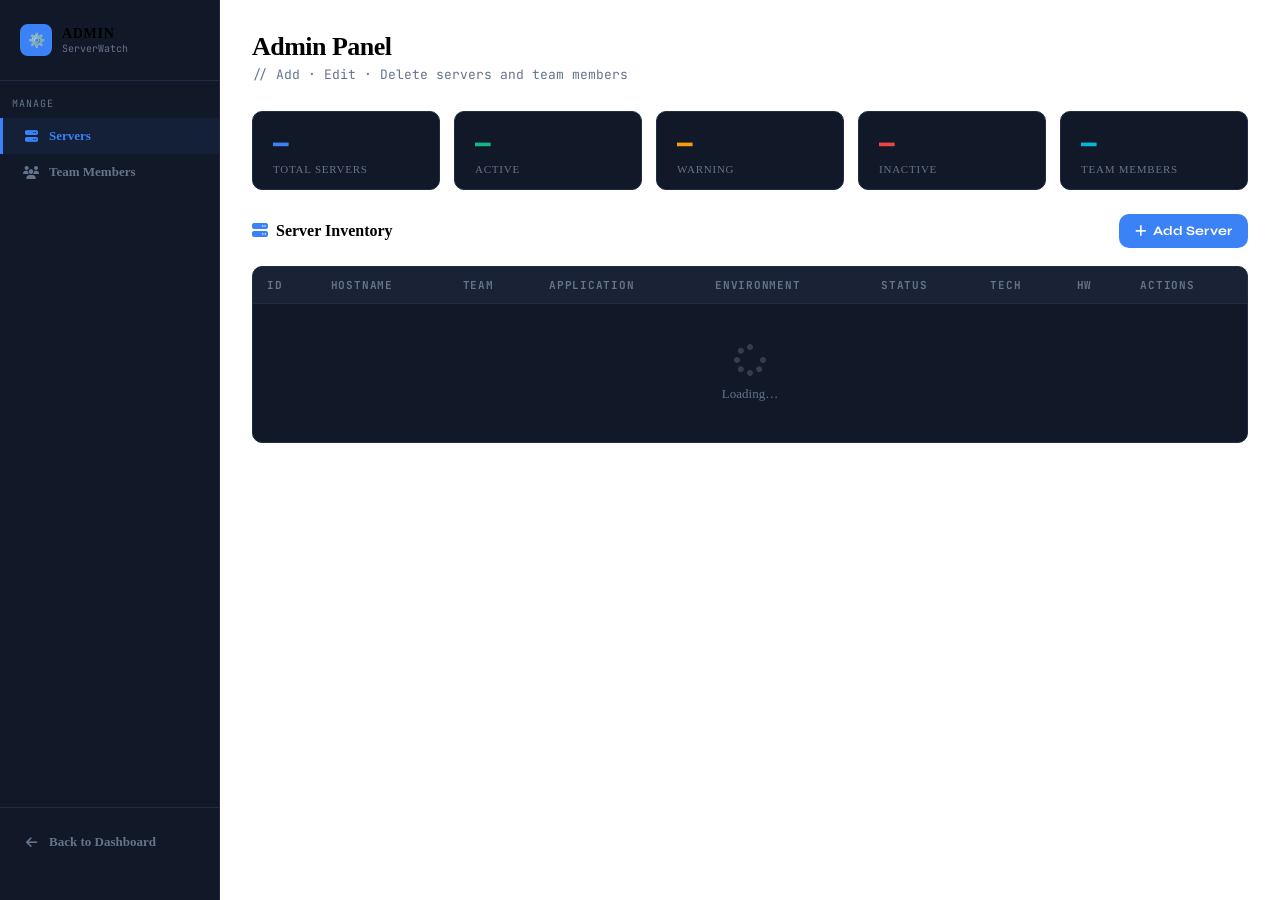
==== templates/admin.html @ fe28bb5c "updated app.py and added admin.html file" ====
<!DOCTYPE html>  <!-- Declares this as an HTML5 document -->
<html lang="en">  <!-- Root HTML element; lang="en" tells browsers and screen readers the page is in English -->
<head>
<meta charset="UTF-8"/>  <!-- Sets character encoding to UTF-8 so special characters render correctly -->
<meta name="viewport" content="width=device-width, initial-scale=1.0"/>  <!-- Makes the page responsive — prevents mobile browsers from zooming out to show a desktop-sized layout -->
<title>Admin Panel — ServerWatch</title>  <!-- Text shown in the browser tab -->
<link href="https://fonts.googleapis.com/css2?family=JetBrains+Mono:wght@400;600;700&family=Syne:wght@400;600;700;800&display=swap" rel="stylesheet"/>  <!-- Loads two Google Fonts: JetBrains Mono (used for IDs, code-like values) and Syne (used for all headings and body text) -->
<link rel="stylesheet" href="https://cdnjs.cloudflare.com/ajax/libs/font-awesome/6.5.0/css/all.min.css"/>  <!-- Loads Font Awesome icon library — provides all the icons (server, user, trash, pen, etc.) used throughout the page -->
<style>
  /* ── CSS custom properties (design tokens) — change these to retheme the entire page ── */
  :root {
    --bg:       #0a0e17;  /* Page background — deep navy-black */
    --surface:  #111827;  /* Card and sidebar background — slightly lighter than bg */
    --surface2: #1a2236;  /* Hover and table header background — one step lighter than surface */
    --border:   #1f2e47;  /* Border color for all cards, tables, and inputs */
    --accent:   #3b82f6;  /* Primary blue — used for active nav, buttons, server section */
    --accent2:  #06b6d4;  /* Cyan — used for team section and employee ID values */
    --danger:   #ef4444;  /* Red — used for delete buttons and critical alerts */
    --success:  #10b981;  /* Green — used for Active status badges and success toasts */
    --warning:  #f59e0b;  /* Amber — used for Warning status badges */
    --text:     #e2e8f0;  /* Primary text color — light grey-white */
    --muted:    #64748b;  /* Secondary text color — used for labels, placeholders, nav items */
    --radius:   10px;     /* Standard border-radius applied to cards and tables */
  }
  *, *::before, *::after { box-sizing: border-box; margin: 0; padding: 0; }  /* Reset: makes all elements size themselves including padding/border, and removes browser default margins */

  /* ── Page layout: sidebar + main content side by side ── */
  .layout { display: flex; min-height: 100vh; }  /* Flexbox row so sidebar and main sit next to each other; min-height fills the full viewport */

  /* ── Left sidebar ── */
  .sidebar {
    width: 220px; background: var(--surface); border-right: 1px solid var(--border);  /* Fixed 220px wide; dark surface background; right border separates it from main */
    display: flex; flex-direction: column; padding: 24px 0; flex-shrink: 0;  /* Column flex so logo, nav items, and back link stack vertically; flex-shrink:0 prevents it from collapsing */
    position: sticky; top: 0; height: 100vh;  /* Sticks to the top of the viewport so the sidebar doesn't scroll away */
  }
  .sidebar-logo {
    padding: 0 20px 24px; border-bottom: 1px solid var(--border);  /* Bottom padding and border visually separates the logo from the nav links */
    display: flex; align-items: center; gap: 10px;  /* Icon and text sit side by side with a 10px gap */
  }
  .sidebar-logo .icon { width: 32px; height: 32px; background: var(--accent); border-radius: 8px;
    display: flex; align-items: center; justify-content: center; font-size: 14px; }  /* Blue rounded square that holds the gear emoji logo */
  .sidebar-logo .title { font-size: 14px; font-weight: 800; letter-spacing: 0.05em; }  /* "ADMIN" text in bold */
  .sidebar-logo .sub { font-size: 10px; color: var(--muted); font-family: 'JetBrains Mono', monospace; }  /* "ServerWatch" subtitle in monospace */
  .nav-section { padding: 16px 12px 8px; font-size: 10px; color: var(--muted); letter-spacing: 0.1em; text-transform: uppercase; font-family: 'JetBrains Mono', monospace; }  /* "MANAGE" category label above the nav links */
  .nav-item {
    display: flex; align-items: center; gap: 10px; padding: 10px 20px;  /* Icon and label sit side by side with consistent padding */
    cursor: pointer; font-size: 13px; font-weight: 600; color: var(--muted);  /* Muted grey by default — active state overrides this */
    transition: all 0.15s; border-left: 3px solid transparent; text-decoration: none;  /* Smooth hover transition; transparent left border becomes colored when active */
  }
  .nav-item:hover { background: var(--surface2); color: var(--text); }  /* Hover: slightly lighter background and white text */
  .nav-item.active { color: var(--accent); border-left-color: var(--accent); background: rgba(59,130,246,0.08); }  /* Active state: blue text, blue left border, and a subtle blue tint background */
  .nav-item i { width: 16px; text-align: center; font-size: 13px; }  /* Fixed icon width ensures text labels align regardless of icon size */
  .back-link { margin-top: auto; padding: 16px 20px; border-top: 1px solid var(--border); }  /* Pushes the "Back to Dashboard" link to the bottom of the sidebar */

  /* ── Main content area ── */
  .main { flex: 1; padding: 32px; overflow-y: auto; }  /* Takes all remaining horizontal space; 32px padding on all sides; scrollable */
  .page-header { margin-bottom: 28px; }  /* Space below the page title before the stats bar */
  .page-header h1 { font-size: 26px; font-weight: 800; letter-spacing: -0.02em; }  /* Large bold "Admin Panel" heading */
  .page-header p { color: var(--muted); font-size: 13px; margin-top: 4px; font-family: 'JetBrains Mono', monospace; }  /* Monospace subtitle beneath the heading */
  .section { display: none; }  /* All sections hidden by default — JavaScript shows the active one */
  .section.active { display: block; }  /* Only the currently selected section is visible */

  /* ── Toolbar: section heading + Add button ── */
  .toolbar { display: flex; justify-content: space-between; align-items: center; margin-bottom: 18px; }  /* Places heading on the left and Add button on the right */
  .toolbar h2 { font-size: 16px; font-weight: 700; }  /* Section heading inside the toolbar */
  .btn {
    display: inline-flex; align-items: center; gap: 7px; padding: 9px 16px;  /* Icon and label sit side by side inside the button */
    border-radius: var(--radius); border: none; cursor: pointer;  /* Rounded corners; no default browser border */
    font-family: 'Syne', sans-serif; font-size: 13px; font-weight: 700;  /* Matches the page's Syne font */
    transition: all 0.15s; letter-spacing: 0.01em;  /* Smooth color transition on hover */
  }
  .btn-primary { background: var(--accent); color: #fff; }  /* Solid blue — used for Add Server / Add Member / Save buttons */
  .btn-primary:hover { background: #2563eb; }  /* Darker blue on hover */
  .btn-danger  { background: rgba(239,68,68,0.15); color: var(--danger); border: 1px solid rgba(239,68,68,0.3); }  /* Transparent red with red border — used for Delete buttons in the table */
  .btn-danger:hover { background: rgba(239,68,68,0.25); }  /* Slightly more opaque on hover */
  .btn-edit    { background: rgba(59,130,246,0.12); color: var(--accent); border: 1px solid rgba(59,130,246,0.25); }  /* Transparent blue with blue border — used for Edit buttons in the table */
  .btn-edit:hover { background: rgba(59,130,246,0.22); }  /* Slightly more opaque on hover */
  .btn-sm { padding: 6px 11px; font-size: 12px; }  /* Smaller variant of .btn used inside table action cells */

  /* ── Data table ── */
  .table-wrap { background: var(--surface); border: 1px solid var(--border); border-radius: var(--radius); overflow: hidden; }  /* Card container for the table; overflow:hidden clips row backgrounds to the rounded corners */
  table { width: 100%; border-collapse: collapse; font-size: 13px; }  /* Full-width table; collapse removes double borders between cells */
  thead th { background: var(--surface2); padding: 11px 14px; text-align: left; font-size: 11px;
    text-transform: uppercase; letter-spacing: 0.07em; color: var(--muted); font-family: 'JetBrains Mono', monospace; }  /* Column headers: uppercase monospace labels with muted color */
  tbody tr { border-top: 1px solid var(--border); transition: background 0.12s; }  /* Horizontal divider between rows; smooth background transition on hover */
  tbody tr:hover { background: var(--surface2); }  /* Subtle highlight when hovering over a row */
  tbody td { padding: 11px 14px; vertical-align: middle; }  /* Cell padding; middle alignment keeps content centered vertically */
  .actions { display: flex; gap: 6px; }  /* Flex row so Edit and Delete buttons sit side by side with a 6px gap */
  .badge {
    display: inline-flex; align-items: center; padding: 3px 9px; border-radius: 20px;  /* Pill shape for status labels */
    font-size: 11px; font-weight: 700; font-family: 'JetBrains Mono', monospace; letter-spacing: 0.04em;  /* Monospace bold text inside the badge */
  }
  .badge-active   { background: rgba(16,185,129,0.15); color: var(--success); }  /* Green badge for Active status */
  .badge-warning  { background: rgba(245,158,11,0.15);  color: var(--warning); }  /* Amber badge for Warning status / SCMS project */
  .badge-inactive { background: rgba(100,116,139,0.15); color: var(--muted);   }  /* Grey badge for Inactive status */
  .badge-critical { background: rgba(239,68,68,0.15);   color: var(--danger);  }  /* Red badge for Critical disk usage */
  .badge-normal   { background: rgba(16,185,129,0.15);  color: var(--success); }  /* Green badge for Normal disk usage */

  /* ── Modal overlay (the dark backdrop + centered modal box) ── */
  .modal-overlay {
    display: none; position: fixed; inset: 0; background: rgba(0,0,0,0.7);  /* Hidden by default; covers full viewport with semi-transparent black when open */
    z-index: 100; align-items: center; justify-content: center; backdrop-filter: blur(4px);  /* z-index above everything; centers the modal box; blurs the page behind it */
  }
  .modal-overlay.open { display: flex; }  /* JavaScript adds/removes the "open" class to show or hide the modal */
  .modal {
    background: var(--surface); border: 1px solid var(--border); border-radius: 14px;  /* Dark card with rounded corners */
    width: 100%; max-width: 560px; max-height: 90vh; overflow-y: auto;  /* Responsive width capped at 560px; scrollable if form exceeds 90% of screen height */
    box-shadow: 0 25px 60px rgba(0,0,0,0.5); animation: slideUp 0.2s ease;  /* Deep shadow for depth; slideUp animation makes the modal appear smoothly */
  }
  @keyframes slideUp { from { transform: translateY(20px); opacity: 0; } to { transform: translateY(0); opacity: 1; } }  /* Defines the slide-up entrance animation: starts 20px below and invisible, ends in place and fully visible */
  .modal-header {
    display: flex; justify-content: space-between; align-items: center;  /* Title on the left, close button on the right */
    padding: 20px 24px; border-bottom: 1px solid var(--border);  /* Bottom border separates header from form body */
  }
  .modal-header h3 { font-size: 16px; font-weight: 800; }  /* Modal title text */
  .modal-close { background: none; border: none; color: var(--muted); font-size: 18px; cursor: pointer; padding: 4px; }  /* Invisible background close button (×) in the top-right corner */
  .modal-close:hover { color: var(--text); }  /* Close button turns white on hover */
  .modal-body { padding: 24px; }  /* Inner padding around the form fields */
  .modal-footer { padding: 16px 24px; border-top: 1px solid var(--border); display: flex; justify-content: flex-end; gap: 10px; }  /* Cancel + Save buttons sit right-aligned with a top border separating them from the form */

  /* ── Form layout inside the modal ── */
  .form-grid { display: grid; grid-template-columns: 1fr 1fr; gap: 14px; }  /* Two-column grid so form fields sit in pairs side by side */
  .form-group { display: flex; flex-direction: column; gap: 6px; }  /* Label above input with a 6px gap */
  .form-group.full { grid-column: 1 / -1; }  /* Makes this field span both columns (e.g. Full Name in the member form) */
  label { font-size: 12px; font-weight: 700; color: var(--muted); text-transform: uppercase; letter-spacing: 0.06em; font-family: 'JetBrains Mono', monospace; }  /* Small uppercase monospace label above each input */
  input, select {
    background: var(--surface2); border: 1px solid var(--border); border-radius: 8px;  /* Dark input with subtle border */
    color: var(--text); padding: 9px 12px; font-size: 13px; font-family: 'Syne', sans-serif;  /* White text; Syne font matches the rest of the page */
    outline: none; transition: border-color 0.15s;  /* Removes default browser outline; smooth border transition on focus */
  }
  input:focus, select:focus { border-color: var(--accent); }  /* Focused input gets a blue border highlight */
  select option { background: var(--surface2); }  /* Dropdown options use the same dark surface color */

  /* ── Toast notification (bottom-right corner popup) ── */
  #toast {
    position: fixed; bottom: 24px; right: 24px; z-index: 200;  /* Fixed to bottom-right corner, above all other elements */
    background: var(--surface); border: 1px solid var(--border); border-radius: 10px;  /* Dark card style */
    padding: 12px 18px; font-size: 13px; font-weight: 600;  /* Compact padding; bold text */
    display: flex; align-items: center; gap: 10px;  /* Icon and message sit side by side */
    transform: translateY(80px); opacity: 0; transition: all 0.25s ease;  /* Hidden below screen by default; slides up when .show is added */
    box-shadow: 0 10px 30px rgba(0,0,0,0.4);  /* Shadow for depth */
  }
  #toast.show { transform: translateY(0); opacity: 1; }  /* Slides up to visible position when JavaScript adds the .show class */
  #toast.success { border-color: var(--success); color: var(--success); }  /* Green border and text for success messages */
  #toast.error   { border-color: var(--danger);  color: var(--danger);  }  /* Red border and text for error messages */

  /* ── Stats bar (five KPI cards at the top of the page) ── */
  .stats-bar { display: flex; gap: 14px; margin-bottom: 24px; flex-wrap: wrap; }  /* Horizontal row of stat cards; wraps to next line on narrow screens */
  .stat-card {
    background: var(--surface); border: 1px solid var(--border); border-radius: var(--radius);  /* Dark card style */
    padding: 14px 20px; flex: 1; min-width: 120px;  /* Each card grows equally; minimum 120px wide before wrapping */
  }
  .stat-card .val { font-size: 26px; font-weight: 800; font-family: 'JetBrains Mono', monospace; }  /* Large bold number */
  .stat-card .lbl { font-size: 11px; color: var(--muted); margin-top: 2px; text-transform: uppercase; letter-spacing: 0.07em; }  /* Small uppercase label below the number */
  .stat-card.c-blue  .val { color: var(--accent); }   /* Blue number for Total Servers */
  .stat-card.c-green .val { color: var(--success); }  /* Green number for Active count */
  .stat-card.c-red   .val { color: var(--danger); }   /* Red number for Inactive count */
  .stat-card.c-amber .val { color: var(--warning); }  /* Amber number for Warning count */
  .stat-card.c-cyan  .val { color: var(--accent2); }  /* Cyan number for Team Members count */

  /* ── Confirmation dialog (shown before a delete is executed) ── */
  .confirm-overlay {
    display: none; position: fixed; inset: 0; background: rgba(0,0,0,0.75);  /* Covers the full screen with a dark overlay; hidden by default */
    z-index: 150; align-items: center; justify-content: center;  /* z-index above the modal (100) but below toast (200); centers the dialog box */
  }
  .confirm-overlay.open { display: flex; }  /* JavaScript adds .open to show the dialog */
  .confirm-box {
    background: var(--surface); border: 1px solid var(--border); border-radius: 12px;  /* Dark card for the dialog */
    padding: 28px; max-width: 360px; width: 90%; text-align: center;  /* Centered text; responsive width */
    box-shadow: 0 20px 50px rgba(0,0,0,0.5);  /* Deep shadow for visual elevation */
  }
  .confirm-box .icon { font-size: 36px; color: var(--danger); margin-bottom: 12px; }  /* Large red warning triangle icon */
  .confirm-box h4 { font-size: 16px; font-weight: 800; margin-bottom: 8px; }  /* "Confirm Delete" heading */
  .confirm-box p { font-size: 13px; color: var(--muted); margin-bottom: 20px; }  /* Description text telling the user what will be deleted */
  .confirm-btns { display: flex; gap: 10px; justify-content: center; }  /* Cancel and Delete buttons centered side by side */
  .btn-cancel { background: var(--surface2); color: var(--text); border: 1px solid var(--border); }  /* Neutral grey Cancel button */
  .btn-cancel:hover { background: var(--border); }  /* Slightly darker on hover */

  /* ── Empty state placeholder (shown when a table has no data) ── */
  .empty { text-align: center; padding: 40px; color: var(--muted); font-size: 13px; }  /* Centred and padded placeholder text */
  .empty i { font-size: 32px; display: block; margin-bottom: 10px; opacity: 0.4; }  /* Large faded icon above the "No data" message */
</style>
</head>
<body>
<div class="layout">  <!-- Outer flex container that holds the sidebar and main area side by side -->

  <!-- ── Left Sidebar ────────────────────────────────── -->
  <aside class="sidebar">  <!-- Semantic aside element for the navigation sidebar -->
    <div class="sidebar-logo">  <!-- Logo and app name at the top of the sidebar -->
      <div class="icon">⚙️</div>  <!-- Gear emoji in a blue rounded square as the admin logo -->
      <div><div class="title">ADMIN</div><div class="sub">ServerWatch</div></div>  <!-- Two-line text: "ADMIN" in bold, "ServerWatch" as a monospace subtitle -->
    </div>
    <div class="nav-section">Manage</div>  <!-- Non-clickable category label above the nav links -->
    <a class="nav-item active" data-section="servers" href="#" onclick="showSection('servers',this)">
      <!-- Servers nav link: active by default (servers section shown first); onclick calls showSection() to switch views -->
      <i class="fas fa-server"></i> Servers  <!-- Font Awesome server icon + label -->
    </a>
    <a class="nav-item" data-section="team" href="#" onclick="showSection('team',this)">
      <!-- Team Members nav link: inactive by default; clicking switches to the team section -->
      <i class="fas fa-users"></i> Team Members  <!-- Font Awesome users icon + label -->
    </a>
    <div class="back-link">  <!-- Wrapper pushed to the bottom of the sidebar via margin-top: auto -->
      <a class="nav-item" href="/" style="padding:10px 0;">  <!-- Link back to the main dashboard -->
        <i class="fas fa-arrow-left"></i> Back to Dashboard  <!-- Left arrow icon + label -->
      </a>
    </div>
  </aside>

  <!-- ── Main Content Area ────────────────────────────── -->
  <main class="main">  <!-- Main content: takes all remaining horizontal space -->
    <div class="page-header">  <!-- Page title block -->
      <h1>Admin Panel</h1>  <!-- Primary heading -->
      <p>// Add · Edit · Delete servers and team members</p>  <!-- Monospace subtitle explaining the page's purpose -->
    </div>

    <!-- Stats Bar: five KPI cards pulled from /api/summary via JavaScript -->
    <div class="stats-bar" id="statsBar">
      <div class="stat-card c-blue"><div class="val" id="st-total">—</div><div class="lbl">Total Servers</div></div>   <!-- Total server count; blue value -->
      <div class="stat-card c-green"><div class="val" id="st-active">—</div><div class="lbl">Active</div></div>        <!-- Active servers; green value -->
      <div class="stat-card c-amber"><div class="val" id="st-warning">—</div><div class="lbl">Warning</div></div>      <!-- Warning servers; amber value -->
      <div class="stat-card c-red"><div class="val" id="st-inactive">—</div><div class="lbl">Inactive</div></div>      <!-- Inactive servers; red value -->
      <div class="stat-card c-cyan"><div class="val" id="st-team">—</div><div class="lbl">Team Members</div></div>     <!-- Team size; cyan value -->
    </div>

    <!-- ── Servers Section ──────────────────────────── -->
    <div class="section active" id="section-servers">  <!-- Active by default — shown when the page loads -->
      <div class="toolbar">  <!-- Row with section title and Add Server button -->
        <h2><i class="fas fa-server" style="color:var(--accent);margin-right:8px"></i>Server Inventory</h2>  <!-- Section heading with blue server icon -->
        <button class="btn btn-primary" onclick="openServerModal()"><i class="fas fa-plus"></i> Add Server</button>  <!-- Opens the Add Server modal when clicked -->
      </div>
      <div class="table-wrap">  <!-- Card wrapper that clips the table to rounded corners -->
        <table>
          <thead>
            <tr>
              <!-- Column headers for the server table -->
              <th>ID</th><th>Hostname</th><th>Team</th><th>Application</th>
              <th>Environment</th><th>Status</th><th>Tech</th><th>HW</th><th>Actions</th>
            </tr>
          </thead>
          <tbody id="serverTableBody"><tr><td colspan="9" class="empty"><i class="fas fa-spinner fa-spin"></i>Loading…</td></tr></tbody>
          <!-- tbody is populated by loadServers() in JavaScript; shows a spinning loader until data arrives -->
        </table>
      </div>
    </div>

    <!-- ── Team Section ──────────────────────────────── -->
    <div class="section" id="section-team">  <!-- Hidden by default; shown when user clicks "Team Members" in the sidebar -->
      <div class="toolbar">  <!-- Row with section title and Add Member button -->
        <h2><i class="fas fa-users" style="color:var(--accent2);margin-right:8px"></i>Team Members</h2>  <!-- Section heading with cyan users icon -->
        <button class="btn btn-primary" onclick="openMemberModal()"><i class="fas fa-user-plus"></i> Add Member</button>  <!-- Opens the Add Member modal when clicked -->
      </div>
      <div class="table-wrap">  <!-- Card wrapper for the team table -->
        <table>
          <thead>
            <tr>
              <!-- Column headers for the team table -->
              <th>Emp ID</th><th>Name</th><th>Date of Joining</th><th>Project</th><th>Contact</th><th>Email</th><th>Actions</th>
            </tr>
          </thead>
          <tbody id="teamTableBody"><tr><td colspan="7" class="empty"><i class="fas fa-spinner fa-spin"></i>Loading…</td></tr></tbody>
          <!-- tbody is populated by loadTeam() in JavaScript; shows a spinning loader until data arrives -->
        </table>
      </div>
    </div>
  </main>
</div>

<!-- ── Add / Edit Server Modal ───────────────────────────────────────────────── -->
<div class="modal-overlay" id="serverModal">  <!-- Overlay + modal container; hidden by default; .open class shows it -->
  <div class="modal">  <!-- The white-ish card that contains the form -->
    <div class="modal-header">
      <h3 id="serverModalTitle">Add Server</h3>  <!-- Title changes to "Edit Server" when editing an existing record -->
      <button class="modal-close" onclick="closeModal('serverModal')"><i class="fas fa-times"></i></button>  <!-- × close button in the top-right corner -->
    </div>
    <div class="modal-body">
      <div class="form-grid">  <!-- Two-column grid layout for the form fields -->
        <div class="form-group"><label>Application Name</label><input id="s-app" placeholder="AppServer-01"/></div>       <!-- Name of the application/server -->
        <div class="form-group"><label>Hostname</label><input id="s-hostname" placeholder="smp-app01"/></div>             <!-- DNS hostname used to match disk records -->
        <div class="form-group"><label>IP Address</label><input id="s-ip" placeholder="192.168.1.10"/></div>              <!-- Server's static IPv4 address -->
        <div class="form-group"><label>Team</label>
          <select id="s-team"><option>SMP</option><option>SCMS</option><option>Infra</option><option>DevOps</option></select>  <!-- Dropdown: which team owns this server -->
        </div>
        <div class="form-group"><label>Environment</label>
          <select id="s-env"><option>Production</option><option>UAT</option><option>Dev</option><option>DR</option></select>  <!-- Dropdown: deployment environment -->
        </div>
        <div class="form-group"><label>Status</label>
          <select id="s-status"><option>Active</option><option>Warning</option><option>Inactive</option></select>  <!-- Dropdown: current operational state; drives the badge color in the table -->
        </div>
        <div class="form-group"><label>OS Type</label>
          <select id="s-osType"><option>Linux RHEL</option><option>Windows</option><option>Ubuntu</option><option>CentOS</option></select>  <!-- Dropdown: operating system family -->
        </div>
        <div class="form-group"><label>OS Version</label><input id="s-osVer" placeholder="8.8"/></div>  <!-- OS version string (e.g. "8.8" for RHEL, "2019" for Windows Server) -->
        <div class="form-group"><label>Technology</label>
          <select id="s-tech"><option>Java</option><option>.NET</option><option>Node.js</option><option>Python</option><option>Oracle</option><option>MSSQL</option><option>MySQL</option><option>Nginx</option><option>Apache</option></select>  <!-- Dropdown: primary technology stack running on this server -->
        </div>
        <div class="form-group"><label>Category</label>
          <select id="s-category"><option>App</option><option>DB</option><option>Web</option><option>Cache</option></select>  <!-- Dropdown: what kind of server this is -->
        </div>
        <div class="form-group"><label>Memory</label><input id="s-memory" placeholder="16 GB"/></div>   <!-- RAM capacity as a free-text string (e.g. "16 GB") -->
        <div class="form-group"><label>CPU Cores</label><input id="s-cpu" type="number" placeholder="8"/></div>  <!-- Number of CPU cores; numeric input -->
        <div class="form-group"><label>HW Type</label>
          <select id="s-hw"><option>Physical</option><option>VM</option><option>Container</option></select>  <!-- Dropdown: physical hardware or virtual machine -->
        </div>
        <div class="form-group"><label>Disk Total (GB)</label><input id="s-diskTotal" type="number" placeholder="500"/></div>  <!-- Total disk capacity in GB; used to create/update the disk record -->
        <div class="form-group"><label>Disk Used (GB)</label><input id="s-diskUsed" type="number" placeholder="200"/></div>    <!-- Disk space currently used in GB; percentage is calculated automatically -->
      </div>
    </div>
    <div class="modal-footer">  <!-- Action buttons at the bottom of the modal -->
      <button class="btn btn-cancel" onclick="closeModal('serverModal')">Cancel</button>  <!-- Dismisses the modal without saving -->
      <button class="btn btn-primary" onclick="saveServer()"><i class="fas fa-save"></i> Save</button>  <!-- Calls saveServer() which POSTs or PUTs to the Flask API -->
    </div>
  </div>
</div>

<!-- ── Add / Edit Team Member Modal ─────────────────────────────────────────── -->
<div class="modal-overlay" id="memberModal">  <!-- Overlay + modal container for team member form; hidden by default -->
  <div class="modal">
    <div class="modal-header">
      <h3 id="memberModalTitle">Add Team Member</h3>  <!-- Title changes to "Edit Member" when editing an existing record -->
      <button class="modal-close" onclick="closeModal('memberModal')"><i class="fas fa-times"></i></button>  <!-- × close button -->
    </div>
    <div class="modal-body">
      <div class="form-grid">  <!-- Two-column grid for the member form -->
        <div class="form-group full"><label>Full Name</label><input id="m-name" placeholder="Sandeep Kumar"/></div>  <!-- Full name spans both columns (form-group.full) -->
        <div class="form-group"><label>Date of Joining</label><input id="m-doj" type="date"/></div>   <!-- Date picker for joining date -->
        <div class="form-group"><label>Project</label>
          <select id="m-project"><option>SMP</option><option>SCMS</option><option>Infra</option><option>DevOps</option></select>  <!-- Dropdown: which project/team this employee belongs to -->
        </div>
        <div class="form-group"><label>Contact Number</label><input id="m-contact" placeholder="9876543210"/></div>  <!-- 10-digit mobile number -->
        <div class="form-group"><label>Email</label><input id="m-email" placeholder="name@smp.com"/></div>           <!-- Work email address -->
      </div>
    </div>
    <div class="modal-footer">  <!-- Action buttons -->
      <button class="btn btn-cancel" onclick="closeModal('memberModal')">Cancel</button>  <!-- Dismisses the modal without saving -->
      <button class="btn btn-primary" onclick="saveMember()"><i class="fas fa-save"></i> Save</button>  <!-- Calls saveMember() which POSTs or PUTs to the Flask API -->
    </div>
  </div>
</div>

<!-- ── Delete Confirmation Dialog ──────────────────────────────────────────── -->
<div class="confirm-overlay" id="confirmDialog">  <!-- Full-screen overlay for the delete confirmation; hidden by default -->
  <div class="confirm-box">  <!-- Small centered dialog card -->
    <div class="icon"><i class="fas fa-triangle-exclamation"></i></div>  <!-- Large red warning triangle icon -->
    <h4>Confirm Delete</h4>  <!-- Dialog heading -->
    <p id="confirmMsg">This action cannot be undone.</p>  <!-- Dynamic message set by JavaScript to name the item being deleted -->
    <div class="confirm-btns">  <!-- Cancel and Delete buttons side by side -->
      <button class="btn btn-cancel" onclick="closeConfirm()">Cancel</button>  <!-- Closes the dialog without deleting -->
      <button class="btn btn-danger" id="confirmOkBtn">Delete</button>  <!-- Calls the delete function set by JavaScript when this dialog was opened -->
    </div>
  </div>
</div>

<!-- Toast notification element — text and class injected by the toast() JavaScript function -->
<div id="toast"></div>

<script>
// ── Application state ─────────────────────────────────────────────────────────
let servers = [], team = [];  // In-memory arrays holding the latest server and team data fetched from the API
let editingServerId = null, editingMemberId = null;  // Tracks which record is being edited (null = adding a new record)

// ── Initialisation ────────────────────────────────────────────────────────────
document.addEventListener('DOMContentLoaded', () => {  // Waits for the full HTML to load before running setup code
  loadAll();   // Fetches server and team data from the API and renders both tables
  loadStats(); // Fetches summary stats and populates the five KPI stat cards
});

async function loadAll() {  // Fetches both datasets in parallel using Promise.all for efficiency
  await Promise.all([loadServers(), loadTeam()]);  // Both fetch calls run simultaneously; waits until both complete
}

async function loadStats() {  // Fetches /api/summary and updates all five stat card values
  try {
    const s = await fetch('/api/summary').then(r => r.json());  // GET /api/summary → parse JSON response into object s
    document.getElementById('st-total').textContent   = servers.length || '—';  // Total = number of servers currently in the table (or '—' if not loaded yet)
    document.getElementById('st-active').textContent  = s.active;    // Active count from the summary API
    document.getElementById('st-warning').textContent = s.warning;   // Warning count from the summary API
    document.getElementById('st-inactive').textContent= s.inactive;  // Inactive count from the summary API
    document.getElementById('st-team').textContent    = s.teamSize;  // Team member count from the summary API
  } catch(e) {}  // Silently ignore errors (e.g. if server is still waking up); UI keeps showing "—"
}

// ── Section switching (Servers ↔ Team Members) ────────────────────────────────
function showSection(name, el) {  // Called when a sidebar nav link is clicked; name = "servers" or "team", el = the clicked link element
  event.preventDefault();  // Prevents the "#" href from scrolling the page to the top
  document.querySelectorAll('.section').forEach(s => s.classList.remove('active'));  // Hides all sections by removing "active" class
  document.querySelectorAll('.nav-item').forEach(n => n.classList.remove('active'));  // Removes "active" highlight from all nav links
  document.getElementById('section-' + name).classList.add('active');  // Shows only the requested section
  el.classList.add('active');  // Highlights only the clicked nav link
}

// ── Server table ──────────────────────────────────────────────────────────────
async function loadServers() {  // Fetches the server list from the API and re-renders the server table
  servers = await fetch('/api/inventory').then(r => r.json());  // GET /api/inventory → array of server objects stored in `servers`
  const tbody = document.getElementById('serverTableBody');  // Reference to the table body element we will write rows into
  if (!servers.length) {  // If the inventory is empty, show a friendly empty state instead of an empty table
    tbody.innerHTML = '<tr><td colspan="9" class="empty"><i class="fas fa-server"></i>No servers found.</td></tr>';
    return;  // Exit early — no rows to render
  }
  tbody.innerHTML = servers.map(s => `  
    <tr>
      <td style="font-family:monospace;color:var(--muted)">#${s.id}</td>      <!-- Server ID in monospace grey -->
      <td><strong>${s.hostname}</strong></td>                                  <!-- Hostname in bold -->
      <td>${s.team}</td>                                                       <!-- Owning team -->
      <td>${s.app}</td>                                                        <!-- Application name -->
      <td>${s.env}</td>                                                        <!-- Environment (Production/UAT/Dev/DR) -->
      <td><span class="badge badge-${s.status.toLowerCase()}">${s.status}</span></td>  <!-- Status badge; CSS class derived from status value -->
      <td>${s.tech}</td>                                                       <!-- Technology stack -->
      <td>${s.hw}</td>                                                         <!-- Physical or VM -->
      <td>
        <div class="actions">
          <button class="btn btn-edit btn-sm" onclick="editServer(${s.id})"><i class="fas fa-pen"></i></button>       <!-- Edit button: calls editServer(id) -->
          <button class="btn btn-danger btn-sm" onclick="confirmDeleteServer(${s.id},'${s.hostname}')"><i class="fas fa-trash"></i></button>  <!-- Delete button: opens confirm dialog -->
        </div>
      </td>
    </tr>`).join('');  // map() produces one HTML string per server; join('') concatenates them all into the tbody
  document.getElementById('st-total').textContent = servers.length;  // Updates the "Total Servers" stat card after table re-renders
}

function openServerModal(id) {  // Opens the Add/Edit Server modal; id is undefined when adding, or the server's numeric ID when editing
  editingServerId = id || null;  // Stores the ID being edited so saveServer() knows whether to POST or PUT
  document.getElementById('serverModalTitle').textContent = id ? 'Edit Server' : 'Add Server';  // Changes modal title based on add/edit mode
  const fields = ['app','hostname','ip','team','env','status','osType','osVer','tech','category','memory','cpu','hw'];  // All field IDs that map to input/select elements
  if (id) {  // Edit mode: pre-fill the form with the server's current values
    const s = servers.find(x => x.id === id);  // Finds the server object in the cached servers array
    fields.forEach(f => { const el = document.getElementById('s-'+f); if(el) el.value = s[f] || ''; });  // Populates each form field with the server's current value
    document.getElementById('s-diskTotal').value = '';  // Disk fields left blank in edit mode (optional to update)
    document.getElementById('s-diskUsed').value  = '';
  } else {  // Add mode: clear all fields and set default disk values
    fields.forEach(f => { const el = document.getElementById('s-'+f); if(el) el.value = ''; });  // Clears all form fields
    document.getElementById('s-diskTotal').value = '500';  // Sensible default disk total
    document.getElementById('s-diskUsed').value  = '100';  // Sensible default disk used
  }
  document.getElementById('serverModal').classList.add('open');  // Shows the modal by adding the "open" class
}
function editServer(id) { openServerModal(id); }  // Convenience wrapper called by the Edit button in the table

async function saveServer() {  // Reads the form values and sends a POST (add) or PUT (edit) request to the Flask API
  const payload = {  // Builds the request body from all form field values
    app: v('s-app'), hostname: v('s-hostname'), ip: v('s-ip'), team: v('s-team'),  // Basic server identity fields
    env: v('s-env'), status: v('s-status'), osType: v('s-osType'), osVer: v('s-osVer'),  // Environment and OS fields
    tech: v('s-tech'), category: v('s-category'), memory: v('s-memory'),  // Tech stack and category fields
    cpu: parseInt(v('s-cpu')), hw: v('s-hw'),  // CPU must be an integer; HW type is a string
    diskTotal: parseInt(v('s-diskTotal')||500), diskUsed: parseInt(v('s-diskUsed')||100),  // Disk values default to 500/100 if blank
  };
  if (!payload.app || !payload.hostname || !payload.ip) { toast('Fill in required fields', 'error'); return; }  // Basic validation: App Name, Hostname, and IP are required
  try {
    if (editingServerId) {  // Edit mode: send a PUT request to update the existing server
      await fetch(`/api/admin/server/${editingServerId}`, {method:'PUT', headers:{'Content-Type':'application/json'}, body:JSON.stringify(payload)});
      toast('Server updated ✓', 'success');  // Show green success toast
    } else {  // Add mode: send a POST request to create a new server
      await fetch('/api/admin/server', {method:'POST', headers:{'Content-Type':'application/json'}, body:JSON.stringify(payload)});
      toast('Server added ✓', 'success');  // Show green success toast
    }
    closeModal('serverModal');  // Closes the modal after a successful save
    await loadServers();  // Refreshes the server table to show the new/updated record
    await loadStats();    // Refreshes the stat cards (e.g. Active count may have changed)
  } catch(e) { toast('Error saving server', 'error'); }  // Shows a red error toast if the API call fails
}

function confirmDeleteServer(id, hostname) {  // Shows the confirmation dialog before deleting a server
  document.getElementById('confirmMsg').textContent = `Delete server "${hostname}"? This cannot be undone.`;  // Sets the dialog message to include the server's hostname
  document.getElementById('confirmOkBtn').onclick = async () => {  // Assigns the delete action to the dialog's OK button
    await fetch(`/api/admin/server/${id}`, {method:'DELETE'});  // Sends DELETE /api/admin/server/{id} to the Flask API
    closeConfirm();  // Closes the confirmation dialog
    toast('Server deleted', 'success');  // Shows a green success toast
    await loadServers(); await loadStats();  // Refreshes the table and stat cards
  };
  document.getElementById('confirmDialog').classList.add('open');  // Shows the confirmation dialog
}

// ── Team table ────────────────────────────────────────────────────────────────
async function loadTeam() {  // Fetches the team list from the API and re-renders the team table
  team = await fetch('/api/team').then(r => r.json());  // GET /api/team → array of team member objects stored in `team`
  const tbody = document.getElementById('teamTableBody');  // Reference to the team table body element
  if (!team.length) {  // If there are no team members, show an empty state placeholder
    tbody.innerHTML = '<tr><td colspan="7" class="empty"><i class="fas fa-users"></i>No members found.</td></tr>';
    return;  // Exit early
  }
  tbody.innerHTML = team.map(m => `
    <tr>
      <td style="font-family:monospace;color:var(--accent2)">${m.id}</td>  <!-- Employee ID in cyan monospace -->
      <td><strong>${m.name}</strong></td>                                    <!-- Full name in bold -->
      <td>${m.doj}</td>                                                      <!-- Date of joining -->
      <td><span class="badge badge-${m.project==='SMP'?'active':'warning'}">${m.project}</span></td>  <!-- Project badge: green for SMP, amber for SCMS -->
      <td style="font-family:monospace">${m.contact}</td>                    <!-- Contact number in monospace -->
      <td style="color:var(--muted)">${m.email}</td>                         <!-- Email in muted grey -->
      <td>
        <div class="actions">
          <button class="btn btn-edit btn-sm" onclick="editMember('${m.id}')"><i class="fas fa-pen"></i></button>       <!-- Edit button: calls editMember(id) -->
          <button class="btn btn-danger btn-sm" onclick="confirmDeleteMember('${m.id}','${m.name}')"><i class="fas fa-trash"></i></button>  <!-- Delete button: opens confirm dialog -->
        </div>
      </td>
    </tr>`).join('');  // map() produces one row per member; join('') combines them into a single HTML string
  document.getElementById('st-team').textContent = team.length;  // Updates the "Team Members" stat card
}

function openMemberModal(id) {  // Opens the Add/Edit Member modal; id is undefined when adding, or the emp_id string when editing
  editingMemberId = id || null;  // Stores the ID being edited so saveMember() knows whether to POST or PUT
  document.getElementById('memberModalTitle').textContent = id ? 'Edit Member' : 'Add Team Member';  // Changes modal title
  if (id) {  // Edit mode: pre-fill the form with the member's current values
    const m = team.find(x => x.id === id);  // Finds the member in the cached team array
    document.getElementById('m-name').value    = m.name;     // Pre-fills the name field
    document.getElementById('m-doj').value     = m.doj;      // Pre-fills the date of joining
    document.getElementById('m-project').value = m.project;  // Selects the correct project in the dropdown
    document.getElementById('m-contact').value = m.contact;  // Pre-fills the contact number
    document.getElementById('m-email').value   = m.email;    // Pre-fills the email address
  } else {  // Add mode: clear all form fields
    ['m-name','m-doj','m-contact','m-email'].forEach(id => document.getElementById(id).value = '');  // Clears text inputs
  }
  document.getElementById('memberModal').classList.add('open');  // Shows the modal
}
function editMember(id) { openMemberModal(id); }  // Convenience wrapper called by the Edit button in the team table

async function saveMember() {  // Reads the form values and sends a POST (add) or PUT (edit) request to the Flask API
  const payload = {  // Builds the request body from all form field values
    name: v('m-name'), doj: v('m-doj'), project: v('m-project'),  // Basic identity and project fields
    contact: v('m-contact'), email: v('m-email'),  // Contact details
  };
  if (!payload.name || !payload.doj) { toast('Fill in required fields', 'error'); return; }  // Name and date of joining are required
  try {
    if (editingMemberId) {  // Edit mode: send a PUT request to update the existing member
      await fetch(`/api/admin/member/${editingMemberId}`, {method:'PUT', headers:{'Content-Type':'application/json'}, body:JSON.stringify(payload)});
      toast('Member updated ✓', 'success');  // Show green success toast
    } else {  // Add mode: send a POST request to create a new member
      await fetch('/api/admin/member', {method:'POST', headers:{'Content-Type':'application/json'}, body:JSON.stringify(payload)});
      toast('Member added ✓', 'success');  // Show green success toast
    }
    closeModal('memberModal');  // Closes the modal after a successful save
    await loadTeam();    // Refreshes the team table to show the new/updated member
    await loadStats();   // Refreshes the stat cards (team size may have changed)
  } catch(e) { toast('Error saving member', 'error'); }  // Shows a red error toast if the API call fails
}

function confirmDeleteMember(id, name) {  // Shows the confirmation dialog before deleting a team member
  document.getElementById('confirmMsg').textContent = `Remove team member "${name}"?`;  // Sets the dialog message to include the member's name
  document.getElementById('confirmOkBtn').onclick = async () => {  // Assigns the delete action to the dialog's OK button
    await fetch(`/api/admin/member/${id}`, {method:'DELETE'});  // Sends DELETE /api/admin/member/{id} to the Flask API
    closeConfirm();  // Closes the confirmation dialog
    toast('Member removed', 'success');  // Shows a green success toast
    await loadTeam(); await loadStats();  // Refreshes the table and stat cards
  };
  document.getElementById('confirmDialog').classList.add('open');  // Shows the confirmation dialog
}

// ── Utility functions ─────────────────────────────────────────────────────────
function v(id) { return document.getElementById(id)?.value?.trim() || ''; }  // Shorthand to get a trimmed input value by element ID; returns '' if element doesn't exist or is empty
function closeModal(id) { document.getElementById(id).classList.remove('open'); }  // Hides a modal by removing the "open" class from its overlay element
function closeConfirm() { document.getElementById('confirmDialog').classList.remove('open'); }  // Hides the confirmation dialog

let toastTimer;  // Holds the setTimeout handle so we can cancel it if a new toast fires before the old one hides
function toast(msg, type = 'success') {  // Shows a notification toast in the bottom-right corner for 3 seconds
  const el = document.getElementById('toast');  // Reference to the toast element
  el.className = '';  // Clears any existing type classes (success/error) before applying new ones
  el.innerHTML = `<i class="fas fa-${type==='success'?'check-circle':'exclamation-circle'}"></i> ${msg}`;  // Sets icon (✓ or !) and message text
  el.classList.add('show', type);  // Triggers the slide-up animation and applies the color class
  clearTimeout(toastTimer);  // Cancels any previously scheduled hide so multiple rapid toasts don't conflict
  toastTimer = setTimeout(() => el.classList.remove('show'), 3000);  // Schedules the toast to slide back down after 3 seconds
}

// Close any open modal when the user clicks directly on the dark overlay (outside the modal box)
document.querySelectorAll('.modal-overlay').forEach(el => {
  el.addEventListener('click', e => { if (e.target === el) el.classList.remove('open'); });  // Only triggers if the click target is the overlay itself (not a child element inside the modal)
});
</script>
</body>
</html>
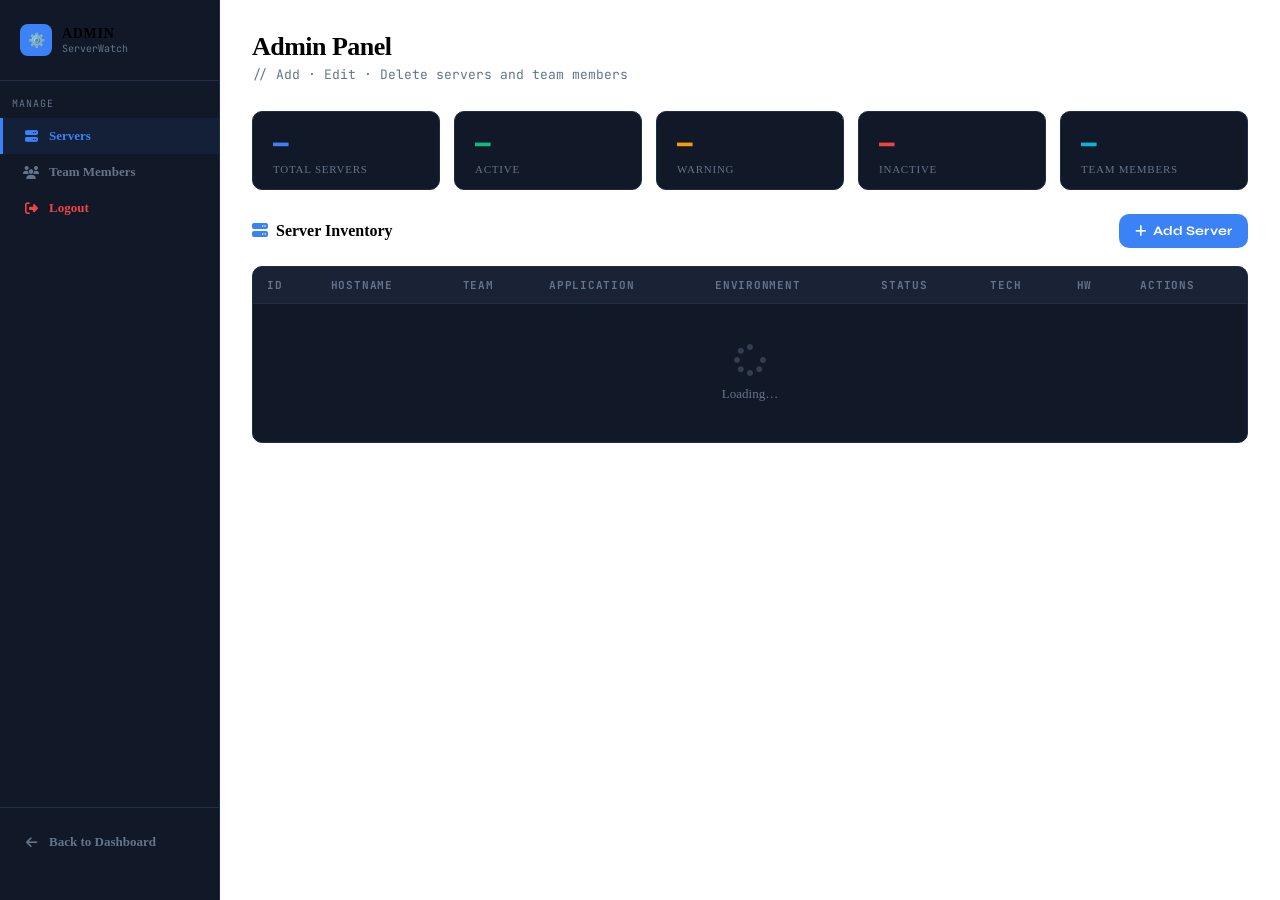
==== commit 4853a68d: "updated login page" ====
--- a/templates/admin.html
+++ b/templates/admin.html
@@ -199,6 +199,9 @@
       <!-- Team Members nav link: inactive by default; clicking switches to the team section -->
       <i class="fas fa-users"></i> Team Members  <!-- Font Awesome users icon + label -->
     </a>
+    <a class="nav-item" href="/logout" style="color:var(--danger)">
+    <i class="fas fa-right-from-bracket"></i> Logout
+    </a>
     <div class="back-link">  <!-- Wrapper pushed to the bottom of the sidebar via margin-top: auto -->
       <a class="nav-item" href="/" style="padding:10px 0;">  <!-- Link back to the main dashboard -->
         <i class="fas fa-arrow-left"></i> Back to Dashboard  <!-- Left arrow icon + label -->
@@ -561,6 +564,14 @@
 document.querySelectorAll('.modal-overlay').forEach(el => {
   el.addEventListener('click', e => { if (e.target === el) el.classList.remove('open'); });  // Only triggers if the click target is the overlay itself (not a child element inside the modal)
 });
+
+
+  // Placeholder to prevent the "ReferenceError" if you don't have voice features yet
+  function toggleRecording() {
+      console.log("Voice recording feature not yet implemented.");
+      alert("Voice commands are coming soon!");
+  }
+
 </script>
 </body>
 </html>
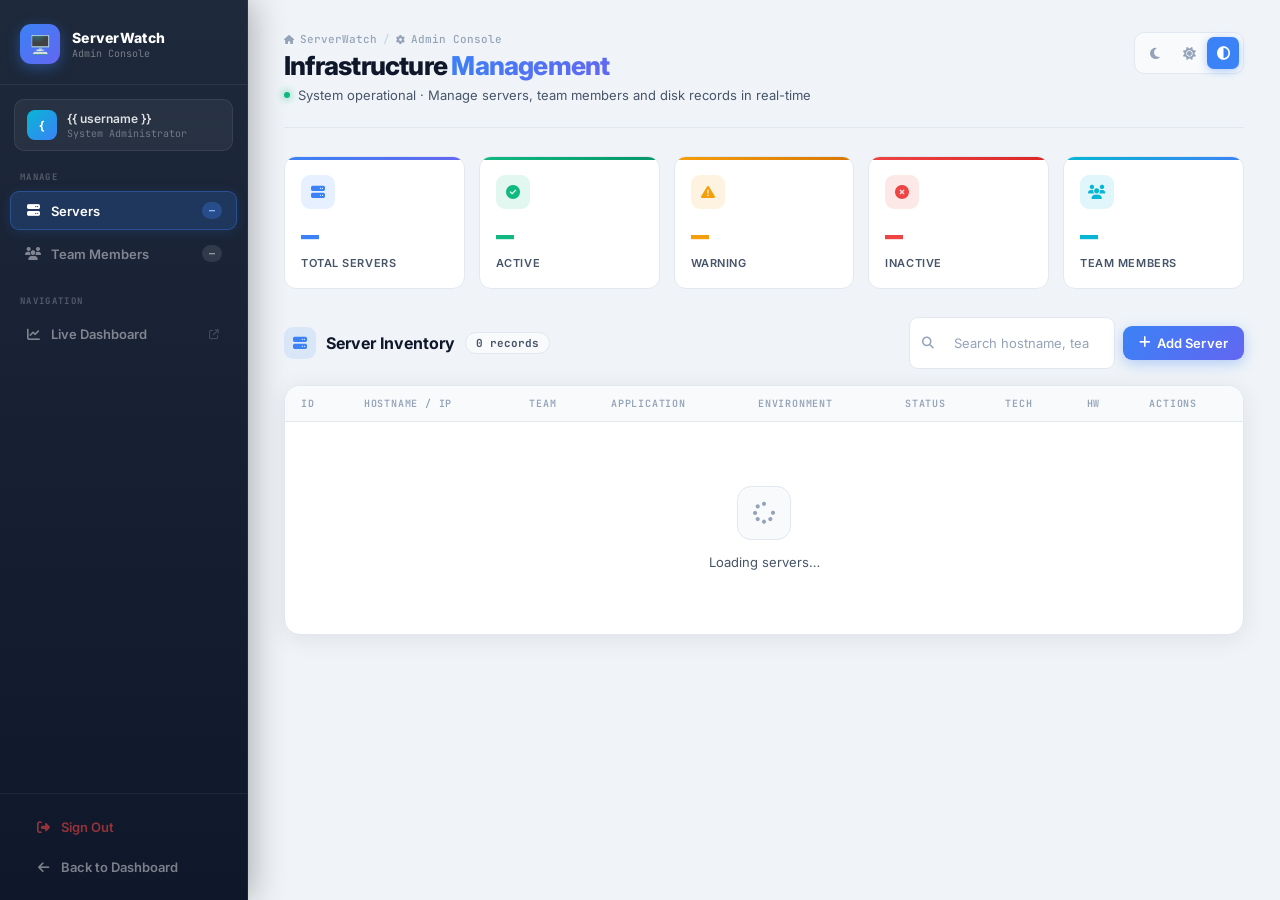
==== commit f0045969: "updated login page" ====
--- a/templates/admin.html
+++ b/templates/admin.html
@@ -1,577 +1,1145 @@
-<!DOCTYPE html>  <!-- Declares this as an HTML5 document -->
-<html lang="en">  <!-- Root HTML element; lang="en" tells browsers and screen readers the page is in English -->
+<!DOCTYPE html>
+<html lang="en" data-theme="dark">
 <head>
-<meta charset="UTF-8"/>  <!-- Sets character encoding to UTF-8 so special characters render correctly -->
-<meta name="viewport" content="width=device-width, initial-scale=1.0"/>  <!-- Makes the page responsive — prevents mobile browsers from zooming out to show a desktop-sized layout -->
-<title>Admin Panel — ServerWatch</title>  <!-- Text shown in the browser tab -->
-<link href="https://fonts.googleapis.com/css2?family=JetBrains+Mono:wght@400;600;700&family=Syne:wght@400;600;700;800&display=swap" rel="stylesheet"/>  <!-- Loads two Google Fonts: JetBrains Mono (used for IDs, code-like values) and Syne (used for all headings and body text) -->
-<link rel="stylesheet" href="https://cdnjs.cloudflare.com/ajax/libs/font-awesome/6.5.0/css/all.min.css"/>  <!-- Loads Font Awesome icon library — provides all the icons (server, user, trash, pen, etc.) used throughout the page -->
+<meta charset="UTF-8"/>
+<meta name="viewport" content="width=device-width, initial-scale=1.0"/>
+<title>Admin Panel — ServerWatch</title>
+<link href="https://fonts.googleapis.com/css2?family=Inter:wght@400;500;600;700;800&family=JetBrains+Mono:wght@400;600&display=swap" rel="stylesheet"/>
+<link rel="stylesheet" href="https://cdnjs.cloudflare.com/ajax/libs/font-awesome/6.5.0/css/all.min.css"/>
 <style>
-  /* ── CSS custom properties (design tokens) — change these to retheme the entire page ── */
-  :root {
-    --bg:       #0a0e17;  /* Page background — deep navy-black */
-    --surface:  #111827;  /* Card and sidebar background — slightly lighter than bg */
-    --surface2: #1a2236;  /* Hover and table header background — one step lighter than surface */
-    --border:   #1f2e47;  /* Border color for all cards, tables, and inputs */
-    --accent:   #3b82f6;  /* Primary blue — used for active nav, buttons, server section */
-    --accent2:  #06b6d4;  /* Cyan — used for team section and employee ID values */
-    --danger:   #ef4444;  /* Red — used for delete buttons and critical alerts */
-    --success:  #10b981;  /* Green — used for Active status badges and success toasts */
-    --warning:  #f59e0b;  /* Amber — used for Warning status badges */
-    --text:     #e2e8f0;  /* Primary text color — light grey-white */
-    --muted:    #64748b;  /* Secondary text color — used for labels, placeholders, nav items */
-    --radius:   10px;     /* Standard border-radius applied to cards and tables */
-  }
-  *, *::before, *::after { box-sizing: border-box; margin: 0; padding: 0; }  /* Reset: makes all elements size themselves including padding/border, and removes browser default margins */
-
-  /* ── Page layout: sidebar + main content side by side ── */
-  .layout { display: flex; min-height: 100vh; }  /* Flexbox row so sidebar and main sit next to each other; min-height fills the full viewport */
-
-  /* ── Left sidebar ── */
-  .sidebar {
-    width: 220px; background: var(--surface); border-right: 1px solid var(--border);  /* Fixed 220px wide; dark surface background; right border separates it from main */
-    display: flex; flex-direction: column; padding: 24px 0; flex-shrink: 0;  /* Column flex so logo, nav items, and back link stack vertically; flex-shrink:0 prevents it from collapsing */
-    position: sticky; top: 0; height: 100vh;  /* Sticks to the top of the viewport so the sidebar doesn't scroll away */
-  }
-  .sidebar-logo {
-    padding: 0 20px 24px; border-bottom: 1px solid var(--border);  /* Bottom padding and border visually separates the logo from the nav links */
-    display: flex; align-items: center; gap: 10px;  /* Icon and text sit side by side with a 10px gap */
-  }
-  .sidebar-logo .icon { width: 32px; height: 32px; background: var(--accent); border-radius: 8px;
-    display: flex; align-items: center; justify-content: center; font-size: 14px; }  /* Blue rounded square that holds the gear emoji logo */
-  .sidebar-logo .title { font-size: 14px; font-weight: 800; letter-spacing: 0.05em; }  /* "ADMIN" text in bold */
-  .sidebar-logo .sub { font-size: 10px; color: var(--muted); font-family: 'JetBrains Mono', monospace; }  /* "ServerWatch" subtitle in monospace */
-  .nav-section { padding: 16px 12px 8px; font-size: 10px; color: var(--muted); letter-spacing: 0.1em; text-transform: uppercase; font-family: 'JetBrains Mono', monospace; }  /* "MANAGE" category label above the nav links */
-  .nav-item {
-    display: flex; align-items: center; gap: 10px; padding: 10px 20px;  /* Icon and label sit side by side with consistent padding */
-    cursor: pointer; font-size: 13px; font-weight: 600; color: var(--muted);  /* Muted grey by default — active state overrides this */
-    transition: all 0.15s; border-left: 3px solid transparent; text-decoration: none;  /* Smooth hover transition; transparent left border becomes colored when active */
-  }
-  .nav-item:hover { background: var(--surface2); color: var(--text); }  /* Hover: slightly lighter background and white text */
-  .nav-item.active { color: var(--accent); border-left-color: var(--accent); background: rgba(59,130,246,0.08); }  /* Active state: blue text, blue left border, and a subtle blue tint background */
-  .nav-item i { width: 16px; text-align: center; font-size: 13px; }  /* Fixed icon width ensures text labels align regardless of icon size */
-  .back-link { margin-top: auto; padding: 16px 20px; border-top: 1px solid var(--border); }  /* Pushes the "Back to Dashboard" link to the bottom of the sidebar */
-
-  /* ── Main content area ── */
-  .main { flex: 1; padding: 32px; overflow-y: auto; }  /* Takes all remaining horizontal space; 32px padding on all sides; scrollable */
-  .page-header { margin-bottom: 28px; }  /* Space below the page title before the stats bar */
-  .page-header h1 { font-size: 26px; font-weight: 800; letter-spacing: -0.02em; }  /* Large bold "Admin Panel" heading */
-  .page-header p { color: var(--muted); font-size: 13px; margin-top: 4px; font-family: 'JetBrains Mono', monospace; }  /* Monospace subtitle beneath the heading */
-  .section { display: none; }  /* All sections hidden by default — JavaScript shows the active one */
-  .section.active { display: block; }  /* Only the currently selected section is visible */
-
-  /* ── Toolbar: section heading + Add button ── */
-  .toolbar { display: flex; justify-content: space-between; align-items: center; margin-bottom: 18px; }  /* Places heading on the left and Add button on the right */
-  .toolbar h2 { font-size: 16px; font-weight: 700; }  /* Section heading inside the toolbar */
-  .btn {
-    display: inline-flex; align-items: center; gap: 7px; padding: 9px 16px;  /* Icon and label sit side by side inside the button */
-    border-radius: var(--radius); border: none; cursor: pointer;  /* Rounded corners; no default browser border */
-    font-family: 'Syne', sans-serif; font-size: 13px; font-weight: 700;  /* Matches the page's Syne font */
-    transition: all 0.15s; letter-spacing: 0.01em;  /* Smooth color transition on hover */
-  }
-  .btn-primary { background: var(--accent); color: #fff; }  /* Solid blue — used for Add Server / Add Member / Save buttons */
-  .btn-primary:hover { background: #2563eb; }  /* Darker blue on hover */
-  .btn-danger  { background: rgba(239,68,68,0.15); color: var(--danger); border: 1px solid rgba(239,68,68,0.3); }  /* Transparent red with red border — used for Delete buttons in the table */
-  .btn-danger:hover { background: rgba(239,68,68,0.25); }  /* Slightly more opaque on hover */
-  .btn-edit    { background: rgba(59,130,246,0.12); color: var(--accent); border: 1px solid rgba(59,130,246,0.25); }  /* Transparent blue with blue border — used for Edit buttons in the table */
-  .btn-edit:hover { background: rgba(59,130,246,0.22); }  /* Slightly more opaque on hover */
-  .btn-sm { padding: 6px 11px; font-size: 12px; }  /* Smaller variant of .btn used inside table action cells */
-
-  /* ── Data table ── */
-  .table-wrap { background: var(--surface); border: 1px solid var(--border); border-radius: var(--radius); overflow: hidden; }  /* Card container for the table; overflow:hidden clips row backgrounds to the rounded corners */
-  table { width: 100%; border-collapse: collapse; font-size: 13px; }  /* Full-width table; collapse removes double borders between cells */
-  thead th { background: var(--surface2); padding: 11px 14px; text-align: left; font-size: 11px;
-    text-transform: uppercase; letter-spacing: 0.07em; color: var(--muted); font-family: 'JetBrains Mono', monospace; }  /* Column headers: uppercase monospace labels with muted color */
-  tbody tr { border-top: 1px solid var(--border); transition: background 0.12s; }  /* Horizontal divider between rows; smooth background transition on hover */
-  tbody tr:hover { background: var(--surface2); }  /* Subtle highlight when hovering over a row */
-  tbody td { padding: 11px 14px; vertical-align: middle; }  /* Cell padding; middle alignment keeps content centered vertically */
-  .actions { display: flex; gap: 6px; }  /* Flex row so Edit and Delete buttons sit side by side with a 6px gap */
-  .badge {
-    display: inline-flex; align-items: center; padding: 3px 9px; border-radius: 20px;  /* Pill shape for status labels */
-    font-size: 11px; font-weight: 700; font-family: 'JetBrains Mono', monospace; letter-spacing: 0.04em;  /* Monospace bold text inside the badge */
-  }
-  .badge-active   { background: rgba(16,185,129,0.15); color: var(--success); }  /* Green badge for Active status */
-  .badge-warning  { background: rgba(245,158,11,0.15);  color: var(--warning); }  /* Amber badge for Warning status / SCMS project */
-  .badge-inactive { background: rgba(100,116,139,0.15); color: var(--muted);   }  /* Grey badge for Inactive status */
-  .badge-critical { background: rgba(239,68,68,0.15);   color: var(--danger);  }  /* Red badge for Critical disk usage */
-  .badge-normal   { background: rgba(16,185,129,0.15);  color: var(--success); }  /* Green badge for Normal disk usage */
-
-  /* ── Modal overlay (the dark backdrop + centered modal box) ── */
-  .modal-overlay {
-    display: none; position: fixed; inset: 0; background: rgba(0,0,0,0.7);  /* Hidden by default; covers full viewport with semi-transparent black when open */
-    z-index: 100; align-items: center; justify-content: center; backdrop-filter: blur(4px);  /* z-index above everything; centers the modal box; blurs the page behind it */
-  }
-  .modal-overlay.open { display: flex; }  /* JavaScript adds/removes the "open" class to show or hide the modal */
-  .modal {
-    background: var(--surface); border: 1px solid var(--border); border-radius: 14px;  /* Dark card with rounded corners */
-    width: 100%; max-width: 560px; max-height: 90vh; overflow-y: auto;  /* Responsive width capped at 560px; scrollable if form exceeds 90% of screen height */
-    box-shadow: 0 25px 60px rgba(0,0,0,0.5); animation: slideUp 0.2s ease;  /* Deep shadow for depth; slideUp animation makes the modal appear smoothly */
-  }
-  @keyframes slideUp { from { transform: translateY(20px); opacity: 0; } to { transform: translateY(0); opacity: 1; } }  /* Defines the slide-up entrance animation: starts 20px below and invisible, ends in place and fully visible */
-  .modal-header {
-    display: flex; justify-content: space-between; align-items: center;  /* Title on the left, close button on the right */
-    padding: 20px 24px; border-bottom: 1px solid var(--border);  /* Bottom border separates header from form body */
-  }
-  .modal-header h3 { font-size: 16px; font-weight: 800; }  /* Modal title text */
-  .modal-close { background: none; border: none; color: var(--muted); font-size: 18px; cursor: pointer; padding: 4px; }  /* Invisible background close button (×) in the top-right corner */
-  .modal-close:hover { color: var(--text); }  /* Close button turns white on hover */
-  .modal-body { padding: 24px; }  /* Inner padding around the form fields */
-  .modal-footer { padding: 16px 24px; border-top: 1px solid var(--border); display: flex; justify-content: flex-end; gap: 10px; }  /* Cancel + Save buttons sit right-aligned with a top border separating them from the form */
-
-  /* ── Form layout inside the modal ── */
-  .form-grid { display: grid; grid-template-columns: 1fr 1fr; gap: 14px; }  /* Two-column grid so form fields sit in pairs side by side */
-  .form-group { display: flex; flex-direction: column; gap: 6px; }  /* Label above input with a 6px gap */
-  .form-group.full { grid-column: 1 / -1; }  /* Makes this field span both columns (e.g. Full Name in the member form) */
-  label { font-size: 12px; font-weight: 700; color: var(--muted); text-transform: uppercase; letter-spacing: 0.06em; font-family: 'JetBrains Mono', monospace; }  /* Small uppercase monospace label above each input */
-  input, select {
-    background: var(--surface2); border: 1px solid var(--border); border-radius: 8px;  /* Dark input with subtle border */
-    color: var(--text); padding: 9px 12px; font-size: 13px; font-family: 'Syne', sans-serif;  /* White text; Syne font matches the rest of the page */
-    outline: none; transition: border-color 0.15s;  /* Removes default browser outline; smooth border transition on focus */
-  }
-  input:focus, select:focus { border-color: var(--accent); }  /* Focused input gets a blue border highlight */
-  select option { background: var(--surface2); }  /* Dropdown options use the same dark surface color */
-
-  /* ── Toast notification (bottom-right corner popup) ── */
-  #toast {
-    position: fixed; bottom: 24px; right: 24px; z-index: 200;  /* Fixed to bottom-right corner, above all other elements */
-    background: var(--surface); border: 1px solid var(--border); border-radius: 10px;  /* Dark card style */
-    padding: 12px 18px; font-size: 13px; font-weight: 600;  /* Compact padding; bold text */
-    display: flex; align-items: center; gap: 10px;  /* Icon and message sit side by side */
-    transform: translateY(80px); opacity: 0; transition: all 0.25s ease;  /* Hidden below screen by default; slides up when .show is added */
-    box-shadow: 0 10px 30px rgba(0,0,0,0.4);  /* Shadow for depth */
-  }
-  #toast.show { transform: translateY(0); opacity: 1; }  /* Slides up to visible position when JavaScript adds the .show class */
-  #toast.success { border-color: var(--success); color: var(--success); }  /* Green border and text for success messages */
-  #toast.error   { border-color: var(--danger);  color: var(--danger);  }  /* Red border and text for error messages */
-
-  /* ── Stats bar (five KPI cards at the top of the page) ── */
-  .stats-bar { display: flex; gap: 14px; margin-bottom: 24px; flex-wrap: wrap; }  /* Horizontal row of stat cards; wraps to next line on narrow screens */
-  .stat-card {
-    background: var(--surface); border: 1px solid var(--border); border-radius: var(--radius);  /* Dark card style */
-    padding: 14px 20px; flex: 1; min-width: 120px;  /* Each card grows equally; minimum 120px wide before wrapping */
-  }
-  .stat-card .val { font-size: 26px; font-weight: 800; font-family: 'JetBrains Mono', monospace; }  /* Large bold number */
-  .stat-card .lbl { font-size: 11px; color: var(--muted); margin-top: 2px; text-transform: uppercase; letter-spacing: 0.07em; }  /* Small uppercase label below the number */
-  .stat-card.c-blue  .val { color: var(--accent); }   /* Blue number for Total Servers */
-  .stat-card.c-green .val { color: var(--success); }  /* Green number for Active count */
-  .stat-card.c-red   .val { color: var(--danger); }   /* Red number for Inactive count */
-  .stat-card.c-amber .val { color: var(--warning); }  /* Amber number for Warning count */
-  .stat-card.c-cyan  .val { color: var(--accent2); }  /* Cyan number for Team Members count */
-
-  /* ── Confirmation dialog (shown before a delete is executed) ── */
-  .confirm-overlay {
-    display: none; position: fixed; inset: 0; background: rgba(0,0,0,0.75);  /* Covers the full screen with a dark overlay; hidden by default */
-    z-index: 150; align-items: center; justify-content: center;  /* z-index above the modal (100) but below toast (200); centers the dialog box */
-  }
-  .confirm-overlay.open { display: flex; }  /* JavaScript adds .open to show the dialog */
-  .confirm-box {
-    background: var(--surface); border: 1px solid var(--border); border-radius: 12px;  /* Dark card for the dialog */
-    padding: 28px; max-width: 360px; width: 90%; text-align: center;  /* Centered text; responsive width */
-    box-shadow: 0 20px 50px rgba(0,0,0,0.5);  /* Deep shadow for visual elevation */
-  }
-  .confirm-box .icon { font-size: 36px; color: var(--danger); margin-bottom: 12px; }  /* Large red warning triangle icon */
-  .confirm-box h4 { font-size: 16px; font-weight: 800; margin-bottom: 8px; }  /* "Confirm Delete" heading */
-  .confirm-box p { font-size: 13px; color: var(--muted); margin-bottom: 20px; }  /* Description text telling the user what will be deleted */
-  .confirm-btns { display: flex; gap: 10px; justify-content: center; }  /* Cancel and Delete buttons centered side by side */
-  .btn-cancel { background: var(--surface2); color: var(--text); border: 1px solid var(--border); }  /* Neutral grey Cancel button */
-  .btn-cancel:hover { background: var(--border); }  /* Slightly darker on hover */
-
-  /* ── Empty state placeholder (shown when a table has no data) ── */
-  .empty { text-align: center; padding: 40px; color: var(--muted); font-size: 13px; }  /* Centred and padded placeholder text */
-  .empty i { font-size: 32px; display: block; margin-bottom: 10px; opacity: 0.4; }  /* Large faded icon above the "No data" message */
+/* ═══════════════════════════════════════════════════
+   THEME TOKENS — dark & light
+═══════════════════════════════════════════════════ */
+[data-theme="dark"] {
+  --bg:        #060b14;
+  --surface:   #0d1520;
+  --surface2:  #111d2e;
+  --surface3:  #172338;
+  --border:    #1e3050;
+  --border2:   #2a4570;
+  --text:      #e2e8f0;
+  --text2:     #94a3b8;
+  --muted:     #64748b;
+  --sidebar-bg:linear-gradient(180deg,#0a1525 0%,#060f1c 100%);
+  --card-bg:   #0d1520;
+  --table-hover:rgba(30,48,80,0.5);
+  --input-bg:  #111d2e;
+  --shadow:    0 20px 60px rgba(0,0,0,0.5);
+}
+[data-theme="light"] {
+  --bg:        #f0f4f8;
+  --surface:   #ffffff;
+  --surface2:  #f8fafc;
+  --surface3:  #f1f5f9;
+  --border:    #e2e8f0;
+  --border2:   #cbd5e1;
+  --text:      #0f172a;
+  --text2:     #475569;
+  --muted:     #94a3b8;
+  --sidebar-bg:linear-gradient(180deg,#1e293b 0%,#0f172a 100%);
+  --card-bg:   #ffffff;
+  --table-hover:rgba(241,245,249,0.8);
+  --input-bg:  #f8fafc;
+  --shadow:    0 4px 24px rgba(0,0,0,0.08);
+}
+
+/* shared accent colours (same in both themes) */
+:root {
+  --accent:   #3b82f6;
+  --accent2:  #6366f1;
+  --cyan:     #06b6d4;
+  --success:  #10b981;
+  --warning:  #f59e0b;
+  --danger:   #ef4444;
+  --purple:   #8b5cf6;
+  --radius:   12px;
+  --radius-lg:16px;
+}
+
+/* ═══════════════════════════════════════════════════
+   BASE
+═══════════════════════════════════════════════════ */
+*,*::before,*::after{box-sizing:border-box;margin:0;padding:0}
+html{scroll-behavior:smooth}
+body{
+  background:var(--bg);color:var(--text);
+  font-family:'Inter',sans-serif;min-height:100vh;
+  transition:background 0.3s,color 0.3s;
+}
+a{text-decoration:none;color:inherit}
+::-webkit-scrollbar{width:5px;height:5px}
+::-webkit-scrollbar-track{background:transparent}
+::-webkit-scrollbar-thumb{background:var(--border2);border-radius:3px}
+
+/* ═══════════════════════════════════════════════════
+   LAYOUT
+═══════════════════════════════════════════════════ */
+.layout{display:flex;min-height:100vh}
+
+/* ═══════════════════════════════════════════════════
+   SIDEBAR
+═══════════════════════════════════════════════════ */
+.sidebar{
+  width:248px;flex-shrink:0;
+  background:var(--sidebar-bg);
+  border-right:1px solid rgba(255,255,255,0.06);
+  display:flex;flex-direction:column;
+  position:sticky;top:0;height:100vh;
+  box-shadow:4px 0 32px rgba(0,0,0,0.3);
+  transition:background 0.3s;
+}
+
+/* brand */
+.sidebar-brand{
+  padding:24px 20px 20px;
+  border-bottom:1px solid rgba(255,255,255,0.07);
+  display:flex;align-items:center;gap:12px;
+}
+.brand-icon{
+  width:40px;height:40px;border-radius:11px;flex-shrink:0;
+  background:linear-gradient(135deg,var(--accent),var(--accent2));
+  display:flex;align-items:center;justify-content:center;font-size:18px;
+  box-shadow:0 4px 14px rgba(59,130,246,0.4);
+}
+.brand-text .b1{font-size:14px;font-weight:800;color:#fff;letter-spacing:0.02em}
+.brand-text .b2{font-size:10px;color:rgba(255,255,255,0.4);font-family:'JetBrains Mono',monospace;margin-top:1px}
+
+/* user pill */
+.sidebar-user{
+  margin:14px 14px 0;
+  background:rgba(255,255,255,0.05);border:1px solid rgba(255,255,255,0.08);
+  border-radius:10px;padding:10px 12px;
+  display:flex;align-items:center;gap:10px;
+}
+.user-avatar{
+  width:30px;height:30px;border-radius:8px;flex-shrink:0;
+  background:linear-gradient(135deg,var(--cyan),var(--accent));
+  display:flex;align-items:center;justify-content:center;
+  font-size:12px;font-weight:700;color:#fff;
+}
+.user-name{font-size:12px;font-weight:600;color:rgba(255,255,255,0.85)}
+.user-role{font-size:10px;color:rgba(255,255,255,0.35);margin-top:1px;font-family:'JetBrains Mono',monospace}
+
+/* nav */
+.nav-label{
+  padding:20px 20px 6px;
+  font-size:9px;font-weight:700;color:rgba(255,255,255,0.25);
+  letter-spacing:0.15em;text-transform:uppercase;
+  font-family:'JetBrains Mono',monospace;
+}
+.nav-item{
+  display:flex;align-items:center;gap:10px;
+  padding:10px 14px;margin:2px 10px;border-radius:9px;
+  cursor:pointer;font-size:13px;font-weight:600;
+  color:rgba(255,255,255,0.45);
+  transition:all 0.18s;border:1px solid transparent;
+}
+.nav-item:hover{
+  background:rgba(255,255,255,0.07);
+  color:rgba(255,255,255,0.85);
+}
+.nav-item.active{
+  background:rgba(59,130,246,0.2);
+  color:#fff;border-color:rgba(59,130,246,0.35);
+  box-shadow:0 2px 12px rgba(59,130,246,0.15);
+}
+.nav-item i{width:16px;text-align:center;font-size:13px}
+.nav-count{
+  margin-left:auto;
+  background:rgba(255,255,255,0.1);color:rgba(255,255,255,0.55);
+  font-size:10px;font-weight:700;padding:2px 7px;border-radius:20px;
+  font-family:'JetBrains Mono',monospace;
+}
+.nav-item.active .nav-count{background:rgba(59,130,246,0.3);color:#93c5fd}
+.nav-item.danger{color:rgba(239,68,68,0.6)}
+.nav-item.danger:hover{background:rgba(239,68,68,0.1);color:#fca5a5;border-color:rgba(239,68,68,0.15)}
+
+.sidebar-footer{
+  margin-top:auto;padding:12px 10px;
+  border-top:1px solid rgba(255,255,255,0.06);
+}
+
+/* ═══════════════════════════════════════════════════
+   MAIN
+═══════════════════════════════════════════════════ */
+.main{flex:1;padding:32px 36px;overflow-y:auto;min-width:0}
+
+/* ── Page header ── */
+.page-header{
+  display:flex;align-items:flex-start;justify-content:space-between;
+  margin-bottom:28px;gap:16px;flex-wrap:wrap;
+  padding-bottom:24px;border-bottom:1px solid var(--border);
+}
+.header-left{}
+.header-eyebrow{
+  display:flex;align-items:center;gap:6px;
+  font-size:11px;color:var(--muted);font-weight:500;margin-bottom:6px;
+  font-family:'JetBrains Mono',monospace;
+}
+.header-eyebrow i{font-size:9px}
+.header-eyebrow .sep{color:var(--border2)}
+.header-title{
+  font-size:26px;font-weight:800;letter-spacing:-0.03em;
+  color:var(--text);line-height:1.1;
+}
+.header-title span{
+  background:linear-gradient(135deg,var(--accent),var(--accent2));
+  -webkit-background-clip:text;-webkit-text-fill-color:transparent;
+}
+.header-desc{
+  margin-top:6px;font-size:13px;color:var(--text2);font-weight:400;
+  display:flex;align-items:center;gap:8px;
+}
+.header-desc .dot{
+  width:6px;height:6px;border-radius:50%;
+  background:var(--success);display:inline-block;
+  box-shadow:0 0 8px var(--success);animation:pulse 2s infinite;
+}
+@keyframes pulse{0%,100%{opacity:1}50%{opacity:0.4}}
+
+.header-right{display:flex;align-items:center;gap:10px;flex-wrap:wrap}
+
+/* theme toggle */
+.theme-toggle{
+  display:flex;align-items:center;gap:2px;
+  background:var(--surface2);border:1px solid var(--border);
+  border-radius:10px;padding:4px;
+}
+.theme-btn{
+  width:32px;height:32px;border-radius:7px;border:none;cursor:pointer;
+  background:transparent;color:var(--muted);font-size:13px;
+  display:flex;align-items:center;justify-content:center;
+  transition:all 0.15s;
+}
+.theme-btn:hover{color:var(--text)}
+.theme-btn.active{background:var(--accent);color:#fff;box-shadow:0 2px 8px rgba(59,130,246,0.4)}
+
+/* ── Stats ── */
+.stats-grid{
+  display:grid;grid-template-columns:repeat(5,1fr);gap:14px;
+  margin-bottom:28px;
+}
+.stat-card{
+  background:var(--card-bg);border:1px solid var(--border);
+  border-radius:var(--radius);padding:18px 16px;
+  position:relative;overflow:hidden;
+  transition:transform 0.18s,box-shadow 0.18s,border-color 0.18s;
+  cursor:default;
+}
+.stat-card:hover{transform:translateY(-2px);box-shadow:var(--shadow);border-color:var(--border2)}
+.stat-card::after{
+  content:'';position:absolute;top:0;left:0;right:0;height:3px;
+  background:var(--stripe);border-radius:3px 3px 0 0;
+}
+.stat-card.c-blue  {--stripe:linear-gradient(90deg,#3b82f6,#6366f1)}
+.stat-card.c-green {--stripe:linear-gradient(90deg,#10b981,#059669)}
+.stat-card.c-amber {--stripe:linear-gradient(90deg,#f59e0b,#d97706)}
+.stat-card.c-red   {--stripe:linear-gradient(90deg,#ef4444,#dc2626)}
+.stat-card.c-cyan  {--stripe:linear-gradient(90deg,#06b6d4,#3b82f6)}
+.stat-icon{
+  width:34px;height:34px;border-radius:9px;
+  display:flex;align-items:center;justify-content:center;
+  font-size:14px;margin-bottom:12px;
+}
+.c-blue  .stat-icon{background:rgba(59,130,246,0.12); color:var(--accent)}
+.c-green .stat-icon{background:rgba(16,185,129,0.12);  color:var(--success)}
+.c-amber .stat-icon{background:rgba(245,158,11,0.12);  color:var(--warning)}
+.c-red   .stat-icon{background:rgba(239,68,68,0.12);   color:var(--danger)}
+.c-cyan  .stat-icon{background:rgba(6,182,212,0.12);   color:var(--cyan)}
+.stat-val{
+  font-size:30px;font-weight:800;
+  font-family:'JetBrains Mono',monospace;
+  line-height:1;color:var(--text);
+}
+.c-blue  .stat-val{color:var(--accent)}
+.c-green .stat-val{color:var(--success)}
+.c-amber .stat-val{color:var(--warning)}
+.c-red   .stat-val{color:var(--danger)}
+.c-cyan  .stat-val{color:var(--cyan)}
+.stat-lbl{font-size:11px;color:var(--text2);margin-top:5px;font-weight:600;text-transform:uppercase;letter-spacing:0.05em}
+
+/* ── Section ── */
+.section{display:none}
+.section.active{display:block}
+
+/* ── Section header ── */
+.section-header{
+  display:flex;align-items:center;justify-content:space-between;
+  margin-bottom:16px;gap:12px;flex-wrap:wrap;
+}
+.section-title{display:flex;align-items:center;gap:10px}
+.section-title h2{font-size:16px;font-weight:700;color:var(--text)}
+.section-icon{
+  width:32px;height:32px;border-radius:9px;
+  display:flex;align-items:center;justify-content:center;font-size:14px;
+}
+.icon-server{background:rgba(59,130,246,0.12);color:var(--accent)}
+.icon-team  {background:rgba(6,182,212,0.12);  color:var(--cyan)}
+.count-pill{
+  background:var(--surface2);border:1px solid var(--border);
+  padding:3px 10px;border-radius:20px;
+  font-size:11px;font-weight:700;color:var(--text2);
+  font-family:'JetBrains Mono',monospace;
+}
+.section-actions{display:flex;align-items:center;gap:8px}
+.search-wrap{
+  display:flex;align-items:center;gap:8px;
+  background:var(--surface);border:1px solid var(--border);
+  border-radius:9px;padding:7px 12px;
+  transition:border-color 0.15s;
+}
+.search-wrap:focus-within{border-color:var(--accent)}
+.search-wrap i{color:var(--muted);font-size:12px}
+.search-wrap input{
+  background:none;border:none;outline:none;
+  color:var(--text);font-size:13px;width:160px;
+  font-family:'Inter',sans-serif;
+}
+.search-wrap input::placeholder{color:var(--muted)}
+
+/* ── Buttons ── */
+.btn{
+  display:inline-flex;align-items:center;gap:7px;
+  padding:9px 16px;border-radius:9px;border:none;cursor:pointer;
+  font-family:'Inter',sans-serif;font-size:13px;font-weight:600;
+  transition:all 0.18s;letter-spacing:0.01em;white-space:nowrap;
+}
+.btn-primary{
+  background:linear-gradient(135deg,var(--accent),var(--accent2));
+  color:#fff;box-shadow:0 4px 14px rgba(59,130,246,0.35);
+}
+.btn-primary:hover{box-shadow:0 6px 20px rgba(59,130,246,0.5);transform:translateY(-1px)}
+.btn-danger{
+  background:rgba(239,68,68,0.1);color:var(--danger);
+  border:1px solid rgba(239,68,68,0.2);
+}
+.btn-danger:hover{background:rgba(239,68,68,0.18);border-color:rgba(239,68,68,0.35)}
+.btn-edit{
+  background:rgba(59,130,246,0.08);color:var(--accent);
+  border:1px solid rgba(59,130,246,0.2);
+}
+.btn-edit:hover{background:rgba(59,130,246,0.15);border-color:rgba(59,130,246,0.35)}
+.btn-ghost{
+  background:var(--surface2);color:var(--text2);
+  border:1px solid var(--border);
+}
+.btn-ghost:hover{background:var(--surface3);color:var(--text)}
+.btn-sm{padding:6px 11px;font-size:12px;border-radius:8px}
+.btn-icon{width:32px;height:32px;padding:0;justify-content:center;border-radius:8px}
+
+/* ── Table ── */
+.table-card{
+  background:var(--card-bg);border:1px solid var(--border);
+  border-radius:var(--radius-lg);overflow:hidden;
+  box-shadow:var(--shadow);
+}
+table{width:100%;border-collapse:collapse;font-size:13px}
+thead th{
+  background:var(--surface2);padding:11px 16px;
+  text-align:left;font-size:10px;text-transform:uppercase;
+  letter-spacing:0.08em;color:var(--muted);
+  font-family:'JetBrains Mono',monospace;font-weight:600;
+  white-space:nowrap;border-bottom:1px solid var(--border);
+}
+tbody tr{border-top:1px solid var(--border);transition:background 0.12s}
+tbody tr:hover{background:var(--table-hover)}
+tbody td{
+  padding:12px 16px;vertical-align:middle;
+  color:var(--text);
+}
+.cell-id{
+  font-family:'JetBrains Mono',monospace;font-size:11px;
+  color:var(--muted);background:var(--surface2);
+  padding:3px 8px;border-radius:6px;border:1px solid var(--border);
+  display:inline-block;
+}
+.cell-hostname{font-weight:700;color:var(--text);font-size:13px}
+.cell-ip{font-size:11px;color:var(--muted);margin-top:2px;font-family:'JetBrains Mono',monospace}
+.cell-tech{
+  font-size:11px;color:var(--cyan);
+  background:rgba(6,182,212,0.08);
+  padding:3px 8px;border-radius:5px;
+  font-family:'JetBrains Mono',monospace;
+  border:1px solid rgba(6,182,212,0.15);
+  display:inline-block;
+}
+.cell-hw{font-size:12px;color:var(--text2)}
+.actions{display:flex;gap:6px}
+
+/* ── Badges ── */
+.badge{
+  display:inline-flex;align-items:center;gap:5px;
+  padding:4px 10px;border-radius:20px;
+  font-size:11px;font-weight:700;
+  font-family:'JetBrains Mono',monospace;white-space:nowrap;
+}
+.badge::before{content:'';width:5px;height:5px;border-radius:50%;flex-shrink:0}
+.badge-active  {background:rgba(16,185,129,0.12);color:#10b981;border:1px solid rgba(16,185,129,0.25)}
+.badge-active::before{background:#10b981;box-shadow:0 0 6px #10b981}
+.badge-warning {background:rgba(245,158,11,0.12); color:#f59e0b;border:1px solid rgba(245,158,11,0.25)}
+.badge-warning::before{background:#f59e0b}
+.badge-inactive{background:rgba(100,116,139,0.15);color:#94a3b8;border:1px solid rgba(100,116,139,0.25)}
+.badge-inactive::before{background:#64748b}
+.badge-smp {background:rgba(59,130,246,0.1); color:#3b82f6;border:1px solid rgba(59,130,246,0.2)}
+.badge-scms{background:rgba(139,92,246,0.1);color:#8b5cf6;border:1px solid rgba(139,92,246,0.2)}
+
+/* ── Modal ── */
+.modal-overlay{
+  display:none;position:fixed;inset:0;
+  background:rgba(0,0,0,0.7);
+  z-index:100;align-items:center;justify-content:center;
+  backdrop-filter:blur(8px);padding:20px;
+}
+.modal-overlay.open{display:flex}
+.modal{
+  background:var(--card-bg);
+  border:1px solid var(--border2);border-radius:20px;
+  width:100%;max-width:600px;max-height:90vh;overflow-y:auto;
+  box-shadow:0 40px 100px rgba(0,0,0,0.5);
+  animation:modalIn 0.22s cubic-bezier(0.34,1.56,0.64,1);
+}
+@keyframes modalIn{from{transform:translateY(20px) scale(0.97);opacity:0}to{transform:translateY(0) scale(1);opacity:1}}
+.modal-header{
+  display:flex;justify-content:space-between;align-items:center;
+  padding:22px 26px;border-bottom:1px solid var(--border);
+  background:var(--surface2);
+}
+.modal-header-left{display:flex;align-items:center;gap:12px}
+.modal-header-icon{
+  width:38px;height:38px;border-radius:10px;
+  display:flex;align-items:center;justify-content:center;font-size:16px;
+}
+.modal-header h3{font-size:16px;font-weight:800;color:var(--text)}
+.modal-header p{font-size:11px;color:var(--text2);margin-top:2px}
+.modal-close{
+  width:32px;height:32px;border-radius:8px;border:1px solid var(--border);
+  background:var(--surface);color:var(--text2);font-size:14px;
+  cursor:pointer;display:flex;align-items:center;justify-content:center;
+  transition:all 0.15s;
+}
+.modal-close:hover{background:rgba(239,68,68,0.1);color:var(--danger);border-color:rgba(239,68,68,0.2)}
+.modal-body{padding:26px}
+.modal-footer{
+  padding:18px 26px;border-top:1px solid var(--border);
+  display:flex;justify-content:flex-end;gap:10px;
+  background:var(--surface2);
+}
+
+/* ── Form ── */
+.form-section{
+  font-size:11px;font-weight:700;color:var(--accent);
+  text-transform:uppercase;letter-spacing:0.1em;
+  font-family:'JetBrains Mono',monospace;
+  margin:22px 0 12px;padding-bottom:8px;
+  border-bottom:1px solid var(--border);
+  display:flex;align-items:center;gap:8px;
+}
+.form-section:first-child{margin-top:0}
+.form-section i{font-size:10px}
+.form-grid{display:grid;grid-template-columns:1fr 1fr;gap:14px}
+.form-group{display:flex;flex-direction:column;gap:6px}
+.form-group.full{grid-column:1/-1}
+label{
+  font-size:11px;font-weight:600;color:var(--text2);
+  display:flex;align-items:center;gap:5px;
+}
+.req{color:var(--danger);font-size:13px}
+.input-wrap{position:relative}
+.input-icon{
+  position:absolute;left:11px;top:50%;transform:translateY(-50%);
+  color:var(--muted);font-size:12px;pointer-events:none;
+}
+.input-wrap input,.input-wrap select{padding-left:32px}
+input,select{
+  width:100%;background:var(--input-bg);
+  border:1px solid var(--border);border-radius:9px;
+  color:var(--text);padding:10px 12px;
+  font-size:13px;font-family:'Inter',sans-serif;
+  outline:none;transition:border-color 0.15s,box-shadow 0.15s;
+}
+input:focus,select:focus{
+  border-color:var(--accent);box-shadow:0 0 0 3px rgba(59,130,246,0.12);
+}
+select option{background:var(--surface2);color:var(--text)}
+.field-hint{font-size:11px;color:var(--muted);margin-top:3px}
+.disk-preview{font-size:11px;margin-top:3px;font-weight:600}
+
+/* ── Confirm ── */
+.confirm-overlay{
+  display:none;position:fixed;inset:0;
+  background:rgba(0,0,0,0.75);
+  z-index:150;align-items:center;justify-content:center;
+  backdrop-filter:blur(10px);
+}
+.confirm-overlay.open{display:flex}
+.confirm-box{
+  background:var(--card-bg);border:1px solid rgba(239,68,68,0.3);
+  border-radius:18px;padding:32px;max-width:380px;width:90%;
+  text-align:center;box-shadow:0 40px 80px rgba(0,0,0,0.5);
+  animation:modalIn 0.2s ease;
+}
+.confirm-icon{
+  width:60px;height:60px;border-radius:16px;margin:0 auto 18px;
+  background:rgba(239,68,68,0.1);border:1px solid rgba(239,68,68,0.2);
+  display:flex;align-items:center;justify-content:center;
+  font-size:26px;color:var(--danger);
+}
+.confirm-box h4{font-size:17px;font-weight:800;color:var(--text);margin-bottom:8px}
+.confirm-box p{font-size:13px;color:var(--text2);margin-bottom:24px;line-height:1.6}
+.confirm-btns{display:flex;gap:10px;justify-content:center}
+
+/* ── Toast ── */
+#toast{
+  position:fixed;bottom:24px;right:24px;z-index:300;
+  background:var(--card-bg);border-radius:12px;
+  padding:13px 18px;font-size:13px;font-weight:600;
+  display:flex;align-items:center;gap:10px;
+  transform:translateY(80px);opacity:0;
+  transition:all 0.28s cubic-bezier(0.34,1.56,0.64,1);
+  box-shadow:0 12px 40px rgba(0,0,0,0.4);
+  max-width:320px;color:var(--text);
+}
+#toast.show{transform:translateY(0);opacity:1}
+#toast.success{border:1px solid rgba(16,185,129,0.4);background:rgba(16,185,129,0.08);color:#10b981}
+#toast.error  {border:1px solid rgba(239,68,68,0.4); background:rgba(239,68,68,0.08); color:var(--danger)}
+
+/* ── Empty ── */
+.empty-state{text-align:center;padding:52px 24px}
+.empty-icon{
+  width:54px;height:54px;border-radius:14px;margin:0 auto 14px;
+  background:var(--surface2);border:1px solid var(--border);
+  display:flex;align-items:center;justify-content:center;
+  font-size:22px;color:var(--muted);
+}
+.empty-state p{font-size:13px;color:var(--text2)}
 </style>
 </head>
 <body>
-<div class="layout">  <!-- Outer flex container that holds the sidebar and main area side by side -->
-
-  <!-- ── Left Sidebar ────────────────────────────────── -->
-  <aside class="sidebar">  <!-- Semantic aside element for the navigation sidebar -->
-    <div class="sidebar-logo">  <!-- Logo and app name at the top of the sidebar -->
-      <div class="icon">⚙️</div>  <!-- Gear emoji in a blue rounded square as the admin logo -->
-      <div><div class="title">ADMIN</div><div class="sub">ServerWatch</div></div>  <!-- Two-line text: "ADMIN" in bold, "ServerWatch" as a monospace subtitle -->
-    </div>
-    <div class="nav-section">Manage</div>  <!-- Non-clickable category label above the nav links -->
-    <a class="nav-item active" data-section="servers" href="#" onclick="showSection('servers',this)">
-      <!-- Servers nav link: active by default (servers section shown first); onclick calls showSection() to switch views -->
-      <i class="fas fa-server"></i> Servers  <!-- Font Awesome server icon + label -->
+<div class="layout">
+
+<!-- ══════════════════════════════════════════════
+     SIDEBAR
+══════════════════════════════════════════════ -->
+<aside class="sidebar">
+  <div class="sidebar-brand">
+    <div class="brand-icon">🖥️</div>
+    <div class="brand-text">
+      <div class="b1">ServerWatch</div>
+      <div class="b2">Admin Console</div>
+    </div>
+  </div>
+
+  <div class="sidebar-user">
+    <div class="user-avatar" id="userAvatar">A</div>
+    <div>
+      <div class="user-name" id="userNameDisplay">Admin</div>
+      <div class="user-role">System Administrator</div>
+    </div>
+  </div>
+
+  <div class="nav-label">Manage</div>
+  <a class="nav-item active" href="#" onclick="showSection('servers',this)">
+    <i class="fas fa-server"></i> Servers
+    <span class="nav-count" id="nav-srv">—</span>
+  </a>
+  <a class="nav-item" href="#" onclick="showSection('team',this)">
+    <i class="fas fa-users"></i> Team Members
+    <span class="nav-count" id="nav-team">—</span>
+  </a>
+
+  <div class="nav-label">Navigation</div>
+  <a class="nav-item" href="/" target="_blank">
+    <i class="fas fa-chart-line"></i> Live Dashboard
+    <i class="fas fa-arrow-up-right-from-square" style="margin-left:auto;font-size:10px;opacity:0.4"></i>
+  </a>
+
+  <div class="sidebar-footer">
+    <a class="nav-item danger" href="/logout">
+      <i class="fas fa-right-from-bracket"></i> Sign Out
     </a>
-    <a class="nav-item" data-section="team" href="#" onclick="showSection('team',this)">
-      <!-- Team Members nav link: inactive by default; clicking switches to the team section -->
-      <i class="fas fa-users"></i> Team Members  <!-- Font Awesome users icon + label -->
+    <a class="nav-item" href="/">
+      <i class="fas fa-arrow-left"></i> Back to Dashboard
     </a>
-    <a class="nav-item" href="/logout" style="color:var(--danger)">
-    <i class="fas fa-right-from-bracket"></i> Logout
-    </a>
-    <div class="back-link">  <!-- Wrapper pushed to the bottom of the sidebar via margin-top: auto -->
-      <a class="nav-item" href="/" style="padding:10px 0;">  <!-- Link back to the main dashboard -->
-        <i class="fas fa-arrow-left"></i> Back to Dashboard  <!-- Left arrow icon + label -->
-      </a>
-    </div>
-  </aside>
-
-  <!-- ── Main Content Area ────────────────────────────── -->
-  <main class="main">  <!-- Main content: takes all remaining horizontal space -->
-    <div class="page-header">  <!-- Page title block -->
-      <h1>Admin Panel</h1>  <!-- Primary heading -->
-      <p>// Add · Edit · Delete servers and team members</p>  <!-- Monospace subtitle explaining the page's purpose -->
-    </div>
-
-    <!-- Stats Bar: five KPI cards pulled from /api/summary via JavaScript -->
-    <div class="stats-bar" id="statsBar">
-      <div class="stat-card c-blue"><div class="val" id="st-total">—</div><div class="lbl">Total Servers</div></div>   <!-- Total server count; blue value -->
-      <div class="stat-card c-green"><div class="val" id="st-active">—</div><div class="lbl">Active</div></div>        <!-- Active servers; green value -->
-      <div class="stat-card c-amber"><div class="val" id="st-warning">—</div><div class="lbl">Warning</div></div>      <!-- Warning servers; amber value -->
-      <div class="stat-card c-red"><div class="val" id="st-inactive">—</div><div class="lbl">Inactive</div></div>      <!-- Inactive servers; red value -->
-      <div class="stat-card c-cyan"><div class="val" id="st-team">—</div><div class="lbl">Team Members</div></div>     <!-- Team size; cyan value -->
-    </div>
-
-    <!-- ── Servers Section ──────────────────────────── -->
-    <div class="section active" id="section-servers">  <!-- Active by default — shown when the page loads -->
-      <div class="toolbar">  <!-- Row with section title and Add Server button -->
-        <h2><i class="fas fa-server" style="color:var(--accent);margin-right:8px"></i>Server Inventory</h2>  <!-- Section heading with blue server icon -->
-        <button class="btn btn-primary" onclick="openServerModal()"><i class="fas fa-plus"></i> Add Server</button>  <!-- Opens the Add Server modal when clicked -->
-      </div>
-      <div class="table-wrap">  <!-- Card wrapper that clips the table to rounded corners -->
-        <table>
-          <thead>
-            <tr>
-              <!-- Column headers for the server table -->
-              <th>ID</th><th>Hostname</th><th>Team</th><th>Application</th>
-              <th>Environment</th><th>Status</th><th>Tech</th><th>HW</th><th>Actions</th>
-            </tr>
-          </thead>
-          <tbody id="serverTableBody"><tr><td colspan="9" class="empty"><i class="fas fa-spinner fa-spin"></i>Loading…</td></tr></tbody>
-          <!-- tbody is populated by loadServers() in JavaScript; shows a spinning loader until data arrives -->
-        </table>
-      </div>
-    </div>
-
-    <!-- ── Team Section ──────────────────────────────── -->
-    <div class="section" id="section-team">  <!-- Hidden by default; shown when user clicks "Team Members" in the sidebar -->
-      <div class="toolbar">  <!-- Row with section title and Add Member button -->
-        <h2><i class="fas fa-users" style="color:var(--accent2);margin-right:8px"></i>Team Members</h2>  <!-- Section heading with cyan users icon -->
-        <button class="btn btn-primary" onclick="openMemberModal()"><i class="fas fa-user-plus"></i> Add Member</button>  <!-- Opens the Add Member modal when clicked -->
-      </div>
-      <div class="table-wrap">  <!-- Card wrapper for the team table -->
-        <table>
-          <thead>
-            <tr>
-              <!-- Column headers for the team table -->
-              <th>Emp ID</th><th>Name</th><th>Date of Joining</th><th>Project</th><th>Contact</th><th>Email</th><th>Actions</th>
-            </tr>
-          </thead>
-          <tbody id="teamTableBody"><tr><td colspan="7" class="empty"><i class="fas fa-spinner fa-spin"></i>Loading…</td></tr></tbody>
-          <!-- tbody is populated by loadTeam() in JavaScript; shows a spinning loader until data arrives -->
-        </table>
-      </div>
-    </div>
-  </main>
+  </div>
+</aside>
+
+<!-- ══════════════════════════════════════════════
+     MAIN
+══════════════════════════════════════════════ -->
+<main class="main">
+
+  <!-- Page Header -->
+  <div class="page-header">
+    <div class="header-left">
+      <div class="header-eyebrow">
+        <i class="fas fa-home"></i> ServerWatch
+        <span class="sep">/</span>
+        <i class="fas fa-gear"></i> Admin Console
+      </div>
+      <div class="header-title">Infrastructure <span>Management</span></div>
+      <div class="header-desc">
+        <span class="dot"></span>
+        System operational · Manage servers, team members and disk records in real-time
+      </div>
+    </div>
+    <div class="header-right">
+      <!-- Theme toggle -->
+      <div class="theme-toggle" title="Switch theme">
+        <button class="theme-btn" id="btn-dark"  onclick="setTheme('dark')"  title="Dark"><i class="fas fa-moon"></i></button>
+        <button class="theme-btn" id="btn-light" onclick="setTheme('light')" title="Light"><i class="fas fa-sun"></i></button>
+        <button class="theme-btn" id="btn-auto"  onclick="setTheme('auto')"  title="Auto"><i class="fas fa-circle-half-stroke"></i></button>
+      </div>
+    </div>
+  </div>
+
+  <!-- Stats -->
+  <div class="stats-grid">
+    <div class="stat-card c-blue">
+      <div class="stat-icon"><i class="fas fa-server"></i></div>
+      <div class="stat-val" id="st-total">—</div>
+      <div class="stat-lbl">Total Servers</div>
+    </div>
+    <div class="stat-card c-green">
+      <div class="stat-icon"><i class="fas fa-circle-check"></i></div>
+      <div class="stat-val" id="st-active">—</div>
+      <div class="stat-lbl">Active</div>
+    </div>
+    <div class="stat-card c-amber">
+      <div class="stat-icon"><i class="fas fa-triangle-exclamation"></i></div>
+      <div class="stat-val" id="st-warning">—</div>
+      <div class="stat-lbl">Warning</div>
+    </div>
+    <div class="stat-card c-red">
+      <div class="stat-icon"><i class="fas fa-circle-xmark"></i></div>
+      <div class="stat-val" id="st-inactive">—</div>
+      <div class="stat-lbl">Inactive</div>
+    </div>
+    <div class="stat-card c-cyan">
+      <div class="stat-icon"><i class="fas fa-users"></i></div>
+      <div class="stat-val" id="st-team">—</div>
+      <div class="stat-lbl">Team Members</div>
+    </div>
+  </div>
+
+  <!-- ── Servers ── -->
+  <div class="section active" id="section-servers">
+    <div class="section-header">
+      <div class="section-title">
+        <div class="section-icon icon-server"><i class="fas fa-server"></i></div>
+        <h2>Server Inventory</h2>
+        <span class="count-pill" id="srv-count">0 records</span>
+      </div>
+      <div class="section-actions">
+        <div class="search-wrap">
+          <i class="fas fa-magnifying-glass"></i>
+          <input id="srv-search" placeholder="Search hostname, team, status…" oninput="filterServers()"/>
+        </div>
+        <button class="btn btn-primary" onclick="openServerModal()">
+          <i class="fas fa-plus"></i> Add Server
+        </button>
+      </div>
+    </div>
+    <div class="table-card">
+      <table>
+        <thead>
+          <tr>
+            <th>ID</th><th>Hostname / IP</th><th>Team</th>
+            <th>Application</th><th>Environment</th><th>Status</th>
+            <th>Tech</th><th>HW</th><th>Actions</th>
+          </tr>
+        </thead>
+        <tbody id="srvBody">
+          <tr><td colspan="9"><div class="empty-state"><div class="empty-icon"><i class="fas fa-spinner fa-spin"></i></div><p>Loading servers…</p></div></td></tr>
+        </tbody>
+      </table>
+    </div>
+  </div>
+
+  <!-- ── Team ── -->
+  <div class="section" id="section-team">
+    <div class="section-header">
+      <div class="section-title">
+        <div class="section-icon icon-team"><i class="fas fa-users"></i></div>
+        <h2>Team Members</h2>
+        <span class="count-pill" id="team-count">0 members</span>
+      </div>
+      <div class="section-actions">
+        <div class="search-wrap">
+          <i class="fas fa-magnifying-glass"></i>
+          <input id="team-search" placeholder="Search name, project, email…" oninput="filterTeam()"/>
+        </div>
+        <button class="btn btn-primary" onclick="openMemberModal()">
+          <i class="fas fa-user-plus"></i> Add Member
+        </button>
+      </div>
+    </div>
+    <div class="table-card">
+      <table>
+        <thead>
+          <tr><th>Emp ID</th><th>Name</th><th>Date of Joining</th><th>Project</th><th>Contact</th><th>Email</th><th>Actions</th></tr>
+        </thead>
+        <tbody id="teamBody">
+          <tr><td colspan="7"><div class="empty-state"><div class="empty-icon"><i class="fas fa-spinner fa-spin"></i></div><p>Loading members…</p></div></td></tr>
+        </tbody>
+      </table>
+    </div>
+  </div>
+
+</main>
 </div>
 
-<!-- ── Add / Edit Server Modal ───────────────────────────────────────────────── -->
-<div class="modal-overlay" id="serverModal">  <!-- Overlay + modal container; hidden by default; .open class shows it -->
-  <div class="modal">  <!-- The white-ish card that contains the form -->
+<!-- ══ Server Modal ═══════════════════════════════ -->
+<div class="modal-overlay" id="serverModal">
+  <div class="modal">
     <div class="modal-header">
-      <h3 id="serverModalTitle">Add Server</h3>  <!-- Title changes to "Edit Server" when editing an existing record -->
-      <button class="modal-close" onclick="closeModal('serverModal')"><i class="fas fa-times"></i></button>  <!-- × close button in the top-right corner -->
+      <div class="modal-header-left">
+        <div class="modal-header-icon" style="background:rgba(59,130,246,0.12);color:var(--accent)"><i class="fas fa-server"></i></div>
+        <div>
+          <h3 id="srvModalTitle">Add Server</h3>
+          <p id="srvModalSub">Fill in the server details below</p>
+        </div>
+      </div>
+      <button class="modal-close" onclick="closeModal('serverModal')"><i class="fas fa-times"></i></button>
     </div>
     <div class="modal-body">
-      <div class="form-grid">  <!-- Two-column grid layout for the form fields -->
-        <div class="form-group"><label>Application Name</label><input id="s-app" placeholder="AppServer-01"/></div>       <!-- Name of the application/server -->
-        <div class="form-group"><label>Hostname</label><input id="s-hostname" placeholder="smp-app01"/></div>             <!-- DNS hostname used to match disk records -->
-        <div class="form-group"><label>IP Address</label><input id="s-ip" placeholder="192.168.1.10"/></div>              <!-- Server's static IPv4 address -->
-        <div class="form-group"><label>Team</label>
-          <select id="s-team"><option>SMP</option><option>SCMS</option><option>Infra</option><option>DevOps</option></select>  <!-- Dropdown: which team owns this server -->
-        </div>
-        <div class="form-group"><label>Environment</label>
-          <select id="s-env"><option>Production</option><option>UAT</option><option>Dev</option><option>DR</option></select>  <!-- Dropdown: deployment environment -->
-        </div>
-        <div class="form-group"><label>Status</label>
-          <select id="s-status"><option>Active</option><option>Warning</option><option>Inactive</option></select>  <!-- Dropdown: current operational state; drives the badge color in the table -->
-        </div>
-        <div class="form-group"><label>OS Type</label>
-          <select id="s-osType"><option>Linux RHEL</option><option>Windows</option><option>Ubuntu</option><option>CentOS</option></select>  <!-- Dropdown: operating system family -->
-        </div>
-        <div class="form-group"><label>OS Version</label><input id="s-osVer" placeholder="8.8"/></div>  <!-- OS version string (e.g. "8.8" for RHEL, "2019" for Windows Server) -->
-        <div class="form-group"><label>Technology</label>
-          <select id="s-tech"><option>Java</option><option>.NET</option><option>Node.js</option><option>Python</option><option>Oracle</option><option>MSSQL</option><option>MySQL</option><option>Nginx</option><option>Apache</option></select>  <!-- Dropdown: primary technology stack running on this server -->
-        </div>
-        <div class="form-group"><label>Category</label>
-          <select id="s-category"><option>App</option><option>DB</option><option>Web</option><option>Cache</option></select>  <!-- Dropdown: what kind of server this is -->
-        </div>
-        <div class="form-group"><label>Memory</label><input id="s-memory" placeholder="16 GB"/></div>   <!-- RAM capacity as a free-text string (e.g. "16 GB") -->
-        <div class="form-group"><label>CPU Cores</label><input id="s-cpu" type="number" placeholder="8"/></div>  <!-- Number of CPU cores; numeric input -->
-        <div class="form-group"><label>HW Type</label>
-          <select id="s-hw"><option>Physical</option><option>VM</option><option>Container</option></select>  <!-- Dropdown: physical hardware or virtual machine -->
-        </div>
-        <div class="form-group"><label>Disk Total (GB)</label><input id="s-diskTotal" type="number" placeholder="500"/></div>  <!-- Total disk capacity in GB; used to create/update the disk record -->
-        <div class="form-group"><label>Disk Used (GB)</label><input id="s-diskUsed" type="number" placeholder="200"/></div>    <!-- Disk space currently used in GB; percentage is calculated automatically -->
-      </div>
-    </div>
-    <div class="modal-footer">  <!-- Action buttons at the bottom of the modal -->
-      <button class="btn btn-cancel" onclick="closeModal('serverModal')">Cancel</button>  <!-- Dismisses the modal without saving -->
-      <button class="btn btn-primary" onclick="saveServer()"><i class="fas fa-save"></i> Save</button>  <!-- Calls saveServer() which POSTs or PUTs to the Flask API -->
+      <div class="form-section"><i class="fas fa-id-card"></i> Identity</div>
+      <div class="form-grid">
+        <div class="form-group">
+          <label>App Name <span class="req">*</span></label>
+          <div class="input-wrap"><i class="input-icon fas fa-tag"></i><input id="s-app" placeholder="AppServer-01"/></div>
+        </div>
+        <div class="form-group">
+          <label>Hostname <span class="req">*</span></label>
+          <div class="input-wrap"><i class="input-icon fas fa-network-wired"></i><input id="s-hostname" placeholder="smp-app01"/></div>
+        </div>
+        <div class="form-group">
+          <label>IP Address <span class="req">*</span></label>
+          <div class="input-wrap"><i class="input-icon fas fa-globe"></i><input id="s-ip" placeholder="192.168.1.10"/></div>
+        </div>
+        <div class="form-group">
+          <label>Team</label>
+          <div class="input-wrap"><i class="input-icon fas fa-people-group"></i>
+            <select id="s-team"><option>SMP</option><option>SCMS</option><option>Infra</option><option>DevOps</option></select>
+          </div>
+        </div>
+      </div>
+      <div class="form-section"><i class="fas fa-sliders"></i> Configuration</div>
+      <div class="form-grid">
+        <div class="form-group">
+          <label>Environment</label>
+          <div class="input-wrap"><i class="input-icon fas fa-layer-group"></i>
+            <select id="s-env"><option>Production</option><option>UAT</option><option>Dev</option><option>DR</option></select>
+          </div>
+        </div>
+        <div class="form-group">
+          <label>Status</label>
+          <div class="input-wrap"><i class="input-icon fas fa-circle-dot"></i>
+            <select id="s-status"><option>Active</option><option>Warning</option><option>Inactive</option></select>
+          </div>
+        </div>
+        <div class="form-group">
+          <label>OS Type</label>
+          <div class="input-wrap"><i class="input-icon fas fa-desktop"></i>
+            <select id="s-osType"><option>Linux RHEL</option><option>Windows</option><option>Ubuntu</option><option>CentOS</option></select>
+          </div>
+        </div>
+        <div class="form-group">
+          <label>OS Version</label>
+          <div class="input-wrap"><i class="input-icon fas fa-code-branch"></i><input id="s-osVer" placeholder="8.8"/></div>
+        </div>
+        <div class="form-group">
+          <label>Technology</label>
+          <div class="input-wrap"><i class="input-icon fas fa-code"></i>
+            <select id="s-tech"><option>Java</option><option>.NET</option><option>Node.js</option><option>Python</option><option>Oracle</option><option>MSSQL</option><option>MySQL</option><option>Nginx</option><option>Apache</option></select>
+          </div>
+        </div>
+        <div class="form-group">
+          <label>Category</label>
+          <div class="input-wrap"><i class="input-icon fas fa-cubes"></i>
+            <select id="s-category"><option>App</option><option>DB</option><option>Web</option><option>Cache</option></select>
+          </div>
+        </div>
+        <div class="form-group">
+          <label>Memory</label>
+          <div class="input-wrap"><i class="input-icon fas fa-memory"></i><input id="s-memory" placeholder="16 GB"/></div>
+        </div>
+        <div class="form-group">
+          <label>CPU Cores</label>
+          <div class="input-wrap"><i class="input-icon fas fa-microchip"></i><input id="s-cpu" type="number" min="1" placeholder="8"/></div>
+        </div>
+        <div class="form-group">
+          <label>HW Type</label>
+          <div class="input-wrap"><i class="input-icon fas fa-hard-drive"></i>
+            <select id="s-hw"><option>Physical</option><option>VM</option><option>Container</option></select>
+          </div>
+        </div>
+      </div>
+      <div class="form-section"><i class="fas fa-database"></i> Disk Allocation</div>
+      <div class="form-grid">
+        <div class="form-group">
+          <label>Total Disk (GB)</label>
+          <div class="input-wrap"><i class="input-icon fas fa-database"></i><input id="s-diskTotal" type="number" min="1" placeholder="500" oninput="updateDiskPreview()"/></div>
+        </div>
+        <div class="form-group">
+          <label>Used Disk (GB)</label>
+          <div class="input-wrap"><i class="input-icon fas fa-chart-pie"></i><input id="s-diskUsed" type="number" min="0" placeholder="200" oninput="updateDiskPreview()"/></div>
+          <div class="disk-preview" id="disk-preview" style="color:var(--muted);font-size:11px;margin-top:3px">Usage % shown here</div>
+        </div>
+      </div>
+    </div>
+    <div class="modal-footer">
+      <button class="btn btn-ghost" onclick="closeModal('serverModal')"><i class="fas fa-times"></i> Cancel</button>
+      <button class="btn btn-primary" onclick="saveServer()"><i class="fas fa-floppy-disk"></i> Save Server</button>
     </div>
   </div>
 </div>
 
-<!-- ── Add / Edit Team Member Modal ─────────────────────────────────────────── -->
-<div class="modal-overlay" id="memberModal">  <!-- Overlay + modal container for team member form; hidden by default -->
+<!-- ══ Member Modal ═══════════════════════════════ -->
+<div class="modal-overlay" id="memberModal">
   <div class="modal">
     <div class="modal-header">
-      <h3 id="memberModalTitle">Add Team Member</h3>  <!-- Title changes to "Edit Member" when editing an existing record -->
-      <button class="modal-close" onclick="closeModal('memberModal')"><i class="fas fa-times"></i></button>  <!-- × close button -->
+      <div class="modal-header-left">
+        <div class="modal-header-icon" style="background:rgba(6,182,212,0.12);color:var(--cyan)"><i class="fas fa-user-plus"></i></div>
+        <div>
+          <h3 id="memModalTitle">Add Team Member</h3>
+          <p>Enter the employee's details</p>
+        </div>
+      </div>
+      <button class="modal-close" onclick="closeModal('memberModal')"><i class="fas fa-times"></i></button>
     </div>
     <div class="modal-body">
-      <div class="form-grid">  <!-- Two-column grid for the member form -->
-        <div class="form-group full"><label>Full Name</label><input id="m-name" placeholder="Sandeep Kumar"/></div>  <!-- Full name spans both columns (form-group.full) -->
-        <div class="form-group"><label>Date of Joining</label><input id="m-doj" type="date"/></div>   <!-- Date picker for joining date -->
-        <div class="form-group"><label>Project</label>
-          <select id="m-project"><option>SMP</option><option>SCMS</option><option>Infra</option><option>DevOps</option></select>  <!-- Dropdown: which project/team this employee belongs to -->
-        </div>
-        <div class="form-group"><label>Contact Number</label><input id="m-contact" placeholder="9876543210"/></div>  <!-- 10-digit mobile number -->
-        <div class="form-group"><label>Email</label><input id="m-email" placeholder="name@smp.com"/></div>           <!-- Work email address -->
-      </div>
-    </div>
-    <div class="modal-footer">  <!-- Action buttons -->
-      <button class="btn btn-cancel" onclick="closeModal('memberModal')">Cancel</button>  <!-- Dismisses the modal without saving -->
-      <button class="btn btn-primary" onclick="saveMember()"><i class="fas fa-save"></i> Save</button>  <!-- Calls saveMember() which POSTs or PUTs to the Flask API -->
+      <div class="form-section"><i class="fas fa-user"></i> Personal Details</div>
+      <div class="form-grid">
+        <div class="form-group full">
+          <label>Full Name <span class="req">*</span></label>
+          <div class="input-wrap"><i class="input-icon fas fa-user"></i><input id="m-name" placeholder="Sandeep Kumar"/></div>
+        </div>
+        <div class="form-group">
+          <label>Date of Joining <span class="req">*</span></label>
+          <div class="input-wrap"><i class="input-icon fas fa-calendar"></i><input id="m-doj" type="date"/></div>
+        </div>
+        <div class="form-group">
+          <label>Project</label>
+          <div class="input-wrap"><i class="input-icon fas fa-folder"></i>
+            <select id="m-project"><option>SMP</option><option>SCMS</option><option>Infra</option><option>DevOps</option></select>
+          </div>
+        </div>
+      </div>
+      <div class="form-section"><i class="fas fa-address-book"></i> Contact Information</div>
+      <div class="form-grid">
+        <div class="form-group">
+          <label>Contact Number <span class="req">*</span></label>
+          <div class="input-wrap"><i class="input-icon fas fa-phone"></i>
+            <input id="m-contact" placeholder="9876543210" maxlength="10"
+              oninput="this.value=this.value.replace(/[^0-9]/g,'')"
+              onkeypress="return /[0-9]/.test(event.key)"/>
+          </div>
+          <div class="field-hint">10-digit numbers only · no spaces or letters</div>
+        </div>
+        <div class="form-group">
+          <label>Email Address <span class="req">*</span></label>
+          <div class="input-wrap"><i class="input-icon fas fa-envelope"></i>
+            <input id="m-email" type="email" placeholder="name@smp.com"/>
+          </div>
+        </div>
+      </div>
+    </div>
+    <div class="modal-footer">
+      <button class="btn btn-ghost" onclick="closeModal('memberModal')"><i class="fas fa-times"></i> Cancel</button>
+      <button class="btn btn-primary" onclick="saveMember()"><i class="fas fa-floppy-disk"></i> Save Member</button>
     </div>
   </div>
 </div>
 
-<!-- ── Delete Confirmation Dialog ──────────────────────────────────────────── -->
-<div class="confirm-overlay" id="confirmDialog">  <!-- Full-screen overlay for the delete confirmation; hidden by default -->
-  <div class="confirm-box">  <!-- Small centered dialog card -->
-    <div class="icon"><i class="fas fa-triangle-exclamation"></i></div>  <!-- Large red warning triangle icon -->
-    <h4>Confirm Delete</h4>  <!-- Dialog heading -->
-    <p id="confirmMsg">This action cannot be undone.</p>  <!-- Dynamic message set by JavaScript to name the item being deleted -->
-    <div class="confirm-btns">  <!-- Cancel and Delete buttons side by side -->
-      <button class="btn btn-cancel" onclick="closeConfirm()">Cancel</button>  <!-- Closes the dialog without deleting -->
-      <button class="btn btn-danger" id="confirmOkBtn">Delete</button>  <!-- Calls the delete function set by JavaScript when this dialog was opened -->
+<!-- ══ Confirm ════════════════════════════════════ -->
+<div class="confirm-overlay" id="confirmDialog">
+  <div class="confirm-box">
+    <div class="confirm-icon"><i class="fas fa-trash"></i></div>
+    <h4>Confirm Delete</h4>
+    <p id="confirmMsg">This action cannot be undone.</p>
+    <div class="confirm-btns">
+      <button class="btn btn-ghost" onclick="closeConfirm()"><i class="fas fa-times"></i> Cancel</button>
+      <button class="btn btn-danger" id="confirmOk"><i class="fas fa-trash"></i> Delete</button>
     </div>
   </div>
 </div>
 
-<!-- Toast notification element — text and class injected by the toast() JavaScript function -->
 <div id="toast"></div>
 
 <script>
-// ── Application state ─────────────────────────────────────────────────────────
-let servers = [], team = [];  // In-memory arrays holding the latest server and team data fetched from the API
-let editingServerId = null, editingMemberId = null;  // Tracks which record is being edited (null = adding a new record)
-
-// ── Initialisation ────────────────────────────────────────────────────────────
-document.addEventListener('DOMContentLoaded', () => {  // Waits for the full HTML to load before running setup code
-  loadAll();   // Fetches server and team data from the API and renders both tables
-  loadStats(); // Fetches summary stats and populates the five KPI stat cards
+// ── Theme system ───────────────────────────────────────────────────────────────
+function applyTheme(t){
+  const root=document.documentElement;
+  if(t==='auto'){
+    const sys=window.matchMedia('(prefers-color-scheme: dark)').matches?'dark':'light';
+    root.setAttribute('data-theme',sys);
+  } else {
+    root.setAttribute('data-theme',t);
+  }
+  ['dark','light','auto'].forEach(x=>{
+    document.getElementById('btn-'+x)?.classList.toggle('active',x===t);
+  });
+}
+function setTheme(t){
+  localStorage.setItem('sw-theme',t);
+  applyTheme(t);
+}
+// On load: respect saved preference, otherwise auto
+(function(){
+  const saved=localStorage.getItem('sw-theme')||'auto';
+  applyTheme(saved);
+  // Watch system preference changes when in auto mode
+  window.matchMedia('(prefers-color-scheme: dark)').addEventListener('change',()=>{
+    if((localStorage.getItem('sw-theme')||'auto')==='auto') applyTheme('auto');
+  });
+})();
+
+// ── State ──────────────────────────────────────────────────────────────────────
+let servers=[], team=[];
+let editSrvId=null, editMemId=null;
+
+// ── Init ───────────────────────────────────────────────────────────────────────
+document.addEventListener('DOMContentLoaded',()=>{
+  // Show username from meta tag passed by Flask
+  const un=document.querySelector('meta[name="username"]')?.content||'Admin';
+  document.getElementById('userNameDisplay').textContent=un;
+  document.getElementById('userAvatar').textContent=un[0].toUpperCase();
+  loadAll(); loadStats();
 });
 
-async function loadAll() {  // Fetches both datasets in parallel using Promise.all for efficiency
-  await Promise.all([loadServers(), loadTeam()]);  // Both fetch calls run simultaneously; waits until both complete
-}
-
-async function loadStats() {  // Fetches /api/summary and updates all five stat card values
-  try {
-    const s = await fetch('/api/summary').then(r => r.json());  // GET /api/summary → parse JSON response into object s
-    document.getElementById('st-total').textContent   = servers.length || '—';  // Total = number of servers currently in the table (or '—' if not loaded yet)
-    document.getElementById('st-active').textContent  = s.active;    // Active count from the summary API
-    document.getElementById('st-warning').textContent = s.warning;   // Warning count from the summary API
-    document.getElementById('st-inactive').textContent= s.inactive;  // Inactive count from the summary API
-    document.getElementById('st-team').textContent    = s.teamSize;  // Team member count from the summary API
-  } catch(e) {}  // Silently ignore errors (e.g. if server is still waking up); UI keeps showing "—"
-}
-
-// ── Section switching (Servers ↔ Team Members) ────────────────────────────────
-function showSection(name, el) {  // Called when a sidebar nav link is clicked; name = "servers" or "team", el = the clicked link element
-  event.preventDefault();  // Prevents the "#" href from scrolling the page to the top
-  document.querySelectorAll('.section').forEach(s => s.classList.remove('active'));  // Hides all sections by removing "active" class
-  document.querySelectorAll('.nav-item').forEach(n => n.classList.remove('active'));  // Removes "active" highlight from all nav links
-  document.getElementById('section-' + name).classList.add('active');  // Shows only the requested section
-  el.classList.add('active');  // Highlights only the clicked nav link
-}
-
-// ── Server table ──────────────────────────────────────────────────────────────
-async function loadServers() {  // Fetches the server list from the API and re-renders the server table
-  servers = await fetch('/api/inventory').then(r => r.json());  // GET /api/inventory → array of server objects stored in `servers`
-  const tbody = document.getElementById('serverTableBody');  // Reference to the table body element we will write rows into
-  if (!servers.length) {  // If the inventory is empty, show a friendly empty state instead of an empty table
-    tbody.innerHTML = '<tr><td colspan="9" class="empty"><i class="fas fa-server"></i>No servers found.</td></tr>';
-    return;  // Exit early — no rows to render
+async function loadAll(){ await Promise.all([loadServers(),loadTeam()]); }
+
+async function loadStats(){
+  try{
+    const s=await fetch('/api/summary').then(r=>r.json());
+    document.getElementById('st-active').textContent  =s.active;
+    document.getElementById('st-warning').textContent =s.warning;
+    document.getElementById('st-inactive').textContent=s.inactive;
+    document.getElementById('st-team').textContent    =s.teamSize;
+    document.getElementById('nav-team').textContent   =s.teamSize;
+  }catch(e){}
+}
+
+// ── Nav ────────────────────────────────────────────────────────────────────────
+function showSection(name,el){
+  event.preventDefault();
+  document.querySelectorAll('.section').forEach(s=>s.classList.remove('active'));
+  document.querySelectorAll('.nav-item').forEach(n=>n.classList.remove('active'));
+  document.getElementById('section-'+name).classList.add('active');
+  el.classList.add('active');
+}
+
+// ── Servers ────────────────────────────────────────────────────────────────────
+async function loadServers(){
+  servers=await fetch('/api/inventory').then(r=>r.json());
+  renderServers(servers);
+  document.getElementById('st-total').textContent=servers.length;
+  document.getElementById('nav-srv').textContent=servers.length;
+}
+function renderServers(data){
+  const n=data.length;
+  document.getElementById('srv-count').textContent=`${n} record${n!==1?'s':''}`;
+  const tbody=document.getElementById('srvBody');
+  if(!n){
+    tbody.innerHTML=`<tr><td colspan="9"><div class="empty-state"><div class="empty-icon"><i class="fas fa-server"></i></div><p>No servers found</p></div></td></tr>`;
+    return;
   }
-  tbody.innerHTML = servers.map(s => `  
+  tbody.innerHTML=data.map(s=>`
     <tr>
-      <td style="font-family:monospace;color:var(--muted)">#${s.id}</td>      <!-- Server ID in monospace grey -->
-      <td><strong>${s.hostname}</strong></td>                                  <!-- Hostname in bold -->
-      <td>${s.team}</td>                                                       <!-- Owning team -->
-      <td>${s.app}</td>                                                        <!-- Application name -->
-      <td>${s.env}</td>                                                        <!-- Environment (Production/UAT/Dev/DR) -->
-      <td><span class="badge badge-${s.status.toLowerCase()}">${s.status}</span></td>  <!-- Status badge; CSS class derived from status value -->
-      <td>${s.tech}</td>                                                       <!-- Technology stack -->
-      <td>${s.hw}</td>                                                         <!-- Physical or VM -->
+      <td><span class="cell-id">#${s.id}</span></td>
+      <td>
+        <div class="cell-hostname">${s.hostname}</div>
+        <div class="cell-ip">${s.ip}</div>
+      </td>
+      <td><span class="badge badge-${s.team==='SMP'?'smp':'scms'}">${s.team}</span></td>
+      <td style="color:var(--text2)">${s.app}</td>
+      <td style="color:var(--text2);font-size:12px">${s.env}</td>
+      <td><span class="badge badge-${s.status.toLowerCase()}">${s.status}</span></td>
+      <td><span class="cell-tech">${s.tech}</span></td>
+      <td><span class="cell-hw">${s.hw}</span></td>
       <td>
         <div class="actions">
-          <button class="btn btn-edit btn-sm" onclick="editServer(${s.id})"><i class="fas fa-pen"></i></button>       <!-- Edit button: calls editServer(id) -->
-          <button class="btn btn-danger btn-sm" onclick="confirmDeleteServer(${s.id},'${s.hostname}')"><i class="fas fa-trash"></i></button>  <!-- Delete button: opens confirm dialog -->
+          <button class="btn btn-edit btn-sm btn-icon" onclick="editServer(${s.id})" title="Edit"><i class="fas fa-pen"></i></button>
+          <button class="btn btn-danger btn-sm btn-icon" onclick="confirmDelServer(${s.id},'${s.hostname}')" title="Delete"><i class="fas fa-trash"></i></button>
         </div>
       </td>
-    </tr>`).join('');  // map() produces one HTML string per server; join('') concatenates them all into the tbody
-  document.getElementById('st-total').textContent = servers.length;  // Updates the "Total Servers" stat card after table re-renders
-}
-
-function openServerModal(id) {  // Opens the Add/Edit Server modal; id is undefined when adding, or the server's numeric ID when editing
-  editingServerId = id || null;  // Stores the ID being edited so saveServer() knows whether to POST or PUT
-  document.getElementById('serverModalTitle').textContent = id ? 'Edit Server' : 'Add Server';  // Changes modal title based on add/edit mode
-  const fields = ['app','hostname','ip','team','env','status','osType','osVer','tech','category','memory','cpu','hw'];  // All field IDs that map to input/select elements
-  if (id) {  // Edit mode: pre-fill the form with the server's current values
-    const s = servers.find(x => x.id === id);  // Finds the server object in the cached servers array
-    fields.forEach(f => { const el = document.getElementById('s-'+f); if(el) el.value = s[f] || ''; });  // Populates each form field with the server's current value
-    document.getElementById('s-diskTotal').value = '';  // Disk fields left blank in edit mode (optional to update)
-    document.getElementById('s-diskUsed').value  = '';
-  } else {  // Add mode: clear all fields and set default disk values
-    fields.forEach(f => { const el = document.getElementById('s-'+f); if(el) el.value = ''; });  // Clears all form fields
-    document.getElementById('s-diskTotal').value = '500';  // Sensible default disk total
-    document.getElementById('s-diskUsed').value  = '100';  // Sensible default disk used
+    </tr>`).join('');
+}
+function filterServers(){
+  const q=document.getElementById('srv-search').value.toLowerCase();
+  renderServers(servers.filter(s=>
+    [s.hostname,s.app,s.team,s.ip,s.status,s.env,s.tech].some(v=>(v||'').toLowerCase().includes(q))
+  ));
+}
+function openServerModal(id){
+  editSrvId=id||null;
+  const edit=!!id;
+  document.getElementById('srvModalTitle').textContent=edit?'Edit Server':'Add Server';
+  document.getElementById('srvModalSub').textContent=edit?'Update the server details':'Fill in the server details below';
+  const flds=['app','hostname','ip','team','env','status','osType','osVer','tech','category','memory','cpu','hw'];
+  if(edit){
+    const s=servers.find(x=>x.id===id);
+    flds.forEach(f=>{const el=document.getElementById('s-'+f);if(el)el.value=s[f]||'';});
+    document.getElementById('s-diskTotal').value='';
+    document.getElementById('s-diskUsed').value='';
+    document.getElementById('disk-preview').textContent='Leave blank to keep existing disk values';
+    document.getElementById('disk-preview').style.color='var(--muted)';
+  } else {
+    flds.forEach(f=>{const el=document.getElementById('s-'+f);if(el)el.value='';});
+    document.getElementById('s-diskTotal').value='500';
+    document.getElementById('s-diskUsed').value='100';
+    updateDiskPreview();
   }
-  document.getElementById('serverModal').classList.add('open');  // Shows the modal by adding the "open" class
-}
-function editServer(id) { openServerModal(id); }  // Convenience wrapper called by the Edit button in the table
-
-async function saveServer() {  // Reads the form values and sends a POST (add) or PUT (edit) request to the Flask API
-  const payload = {  // Builds the request body from all form field values
-    app: v('s-app'), hostname: v('s-hostname'), ip: v('s-ip'), team: v('s-team'),  // Basic server identity fields
-    env: v('s-env'), status: v('s-status'), osType: v('s-osType'), osVer: v('s-osVer'),  // Environment and OS fields
-    tech: v('s-tech'), category: v('s-category'), memory: v('s-memory'),  // Tech stack and category fields
-    cpu: parseInt(v('s-cpu')), hw: v('s-hw'),  // CPU must be an integer; HW type is a string
-    diskTotal: parseInt(v('s-diskTotal')||500), diskUsed: parseInt(v('s-diskUsed')||100),  // Disk values default to 500/100 if blank
+  document.getElementById('serverModal').classList.add('open');
+}
+function editServer(id){openServerModal(id);}
+function updateDiskPreview(){
+  const t=parseInt(document.getElementById('s-diskTotal').value)||0;
+  const u=parseInt(document.getElementById('s-diskUsed').value)||0;
+  const el=document.getElementById('disk-preview');
+  if(t>0&&u>=0){
+    const p=Math.round(u/t*100);
+    const c=p>=85?'var(--danger)':p>=65?'var(--warning)':'var(--success)';
+    el.innerHTML=`Usage: <strong style="color:${c}">${p}%</strong> · ${u} GB of ${t} GB used`;
+  } else {
+    el.textContent='Usage % shown here';
+    el.style.color='var(--muted)';
+  }
+}
+async function saveServer(){
+  const p={
+    app:v('s-app'),hostname:v('s-hostname'),ip:v('s-ip'),team:v('s-team'),
+    env:v('s-env'),status:v('s-status'),osType:v('s-osType'),osVer:v('s-osVer'),
+    tech:v('s-tech'),category:v('s-category'),memory:v('s-memory'),
+    cpu:parseInt(v('s-cpu')),hw:v('s-hw'),
+    diskTotal:parseInt(v('s-diskTotal')||500),
+    diskUsed:parseInt(v('s-diskUsed')||100),
   };
-  if (!payload.app || !payload.hostname || !payload.ip) { toast('Fill in required fields', 'error'); return; }  // Basic validation: App Name, Hostname, and IP are required
-  try {
-    if (editingServerId) {  // Edit mode: send a PUT request to update the existing server
-      await fetch(`/api/admin/server/${editingServerId}`, {method:'PUT', headers:{'Content-Type':'application/json'}, body:JSON.stringify(payload)});
-      toast('Server updated ✓', 'success');  // Show green success toast
-    } else {  // Add mode: send a POST request to create a new server
-      await fetch('/api/admin/server', {method:'POST', headers:{'Content-Type':'application/json'}, body:JSON.stringify(payload)});
-      toast('Server added ✓', 'success');  // Show green success toast
+  if(!p.app||!p.hostname||!p.ip){toast('Fill in required fields (*)','error');return;}
+  try{
+    if(editSrvId){
+      await fetch(`/api/admin/server/${editSrvId}`,{method:'PUT',headers:{'Content-Type':'application/json'},body:JSON.stringify(p)});
+      toast('Server updated ✓','success');
+    } else {
+      await fetch('/api/admin/server',{method:'POST',headers:{'Content-Type':'application/json'},body:JSON.stringify(p)});
+      toast('Server added ✓','success');
     }
-    closeModal('serverModal');  // Closes the modal after a successful save
-    await loadServers();  // Refreshes the server table to show the new/updated record
-    await loadStats();    // Refreshes the stat cards (e.g. Active count may have changed)
-  } catch(e) { toast('Error saving server', 'error'); }  // Shows a red error toast if the API call fails
-}
-
-function confirmDeleteServer(id, hostname) {  // Shows the confirmation dialog before deleting a server
-  document.getElementById('confirmMsg').textContent = `Delete server "${hostname}"? This cannot be undone.`;  // Sets the dialog message to include the server's hostname
-  document.getElementById('confirmOkBtn').onclick = async () => {  // Assigns the delete action to the dialog's OK button
-    await fetch(`/api/admin/server/${id}`, {method:'DELETE'});  // Sends DELETE /api/admin/server/{id} to the Flask API
-    closeConfirm();  // Closes the confirmation dialog
-    toast('Server deleted', 'success');  // Shows a green success toast
-    await loadServers(); await loadStats();  // Refreshes the table and stat cards
+    closeModal('serverModal');
+    await loadServers();await loadStats();
+  }catch(e){toast('Error — please try again','error');}
+}
+function confirmDelServer(id,hn){
+  document.getElementById('confirmMsg').textContent=`Delete server "${hn}"? This also removes its disk record and cannot be undone.`;
+  document.getElementById('confirmOk').onclick=async()=>{
+    await fetch(`/api/admin/server/${id}`,{method:'DELETE'});
+    closeConfirm();toast('Server deleted','success');
+    await loadServers();await loadStats();
   };
-  document.getElementById('confirmDialog').classList.add('open');  // Shows the confirmation dialog
-}
-
-// ── Team table ────────────────────────────────────────────────────────────────
-async function loadTeam() {  // Fetches the team list from the API and re-renders the team table
-  team = await fetch('/api/team').then(r => r.json());  // GET /api/team → array of team member objects stored in `team`
-  const tbody = document.getElementById('teamTableBody');  // Reference to the team table body element
-  if (!team.length) {  // If there are no team members, show an empty state placeholder
-    tbody.innerHTML = '<tr><td colspan="7" class="empty"><i class="fas fa-users"></i>No members found.</td></tr>';
-    return;  // Exit early
+  document.getElementById('confirmDialog').classList.add('open');
+}
+
+// ── Team ───────────────────────────────────────────────────────────────────────
+async function loadTeam(){
+  team=await fetch('/api/team').then(r=>r.json());
+  renderTeam(team);
+}
+function renderTeam(data){
+  const n=data.length;
+  document.getElementById('team-count').textContent=`${n} member${n!==1?'s':''}`;
+  document.getElementById('st-team').textContent=n;
+  document.getElementById('nav-team').textContent=n;
+  const tbody=document.getElementById('teamBody');
+  if(!n){
+    tbody.innerHTML=`<tr><td colspan="7"><div class="empty-state"><div class="empty-icon"><i class="fas fa-users"></i></div><p>No members found</p></div></td></tr>`;
+    return;
   }
-  tbody.innerHTML = team.map(m => `
+  tbody.innerHTML=data.map(m=>`
     <tr>
-      <td style="font-family:monospace;color:var(--accent2)">${m.id}</td>  <!-- Employee ID in cyan monospace -->
-      <td><strong>${m.name}</strong></td>                                    <!-- Full name in bold -->
-      <td>${m.doj}</td>                                                      <!-- Date of joining -->
-      <td><span class="badge badge-${m.project==='SMP'?'active':'warning'}">${m.project}</span></td>  <!-- Project badge: green for SMP, amber for SCMS -->
-      <td style="font-family:monospace">${m.contact}</td>                    <!-- Contact number in monospace -->
-      <td style="color:var(--muted)">${m.email}</td>                         <!-- Email in muted grey -->
+      <td><span style="font-family:'JetBrains Mono',monospace;font-size:11px;color:var(--cyan);background:rgba(6,182,212,0.08);padding:3px 8px;border-radius:6px;border:1px solid rgba(6,182,212,0.15);display:inline-block">${m.id}</span></td>
+      <td><strong style="color:var(--text)">${m.name}</strong></td>
+      <td style="color:var(--text2);font-size:12px">${m.doj}</td>
+      <td><span class="badge badge-${m.project==='SMP'?'smp':'scms'}">${m.project}</span></td>
+      <td style="font-family:'JetBrains Mono',monospace;font-size:12px;color:var(--text2)">${m.contact}</td>
+      <td style="color:var(--muted);font-size:12px">${m.email}</td>
       <td>
         <div class="actions">
-          <button class="btn btn-edit btn-sm" onclick="editMember('${m.id}')"><i class="fas fa-pen"></i></button>       <!-- Edit button: calls editMember(id) -->
-          <button class="btn btn-danger btn-sm" onclick="confirmDeleteMember('${m.id}','${m.name}')"><i class="fas fa-trash"></i></button>  <!-- Delete button: opens confirm dialog -->
+          <button class="btn btn-edit btn-sm btn-icon" onclick="editMember('${m.id}')" title="Edit"><i class="fas fa-pen"></i></button>
+          <button class="btn btn-danger btn-sm btn-icon" onclick="confirmDelMember('${m.id}','${m.name}')" title="Delete"><i class="fas fa-trash"></i></button>
         </div>
       </td>
-    </tr>`).join('');  // map() produces one row per member; join('') combines them into a single HTML string
-  document.getElementById('st-team').textContent = team.length;  // Updates the "Team Members" stat card
-}
-
-function openMemberModal(id) {  // Opens the Add/Edit Member modal; id is undefined when adding, or the emp_id string when editing
-  editingMemberId = id || null;  // Stores the ID being edited so saveMember() knows whether to POST or PUT
-  document.getElementById('memberModalTitle').textContent = id ? 'Edit Member' : 'Add Team Member';  // Changes modal title
-  if (id) {  // Edit mode: pre-fill the form with the member's current values
-    const m = team.find(x => x.id === id);  // Finds the member in the cached team array
-    document.getElementById('m-name').value    = m.name;     // Pre-fills the name field
-    document.getElementById('m-doj').value     = m.doj;      // Pre-fills the date of joining
-    document.getElementById('m-project').value = m.project;  // Selects the correct project in the dropdown
-    document.getElementById('m-contact').value = m.contact;  // Pre-fills the contact number
-    document.getElementById('m-email').value   = m.email;    // Pre-fills the email address
-  } else {  // Add mode: clear all form fields
-    ['m-name','m-doj','m-contact','m-email'].forEach(id => document.getElementById(id).value = '');  // Clears text inputs
+    </tr>`).join('');
+}
+function filterTeam(){
+  const q=document.getElementById('team-search').value.toLowerCase();
+  renderTeam(team.filter(m=>
+    [m.name,m.project,m.email,m.id,m.contact].some(v=>(v||'').toLowerCase().includes(q))
+  ));
+}
+function openMemberModal(id){
+  editMemId=id||null;
+  document.getElementById('memModalTitle').textContent=id?'Edit Member':'Add Team Member';
+  if(id){
+    const m=team.find(x=>x.id===id);
+    document.getElementById('m-name').value   =m.name;
+    document.getElementById('m-doj').value    =m.doj;
+    document.getElementById('m-project').value=m.project;
+    document.getElementById('m-contact').value=m.contact;
+    document.getElementById('m-email').value  =m.email;
+  } else {
+    ['m-name','m-doj','m-contact','m-email'].forEach(i=>document.getElementById(i).value='');
   }
-  document.getElementById('memberModal').classList.add('open');  // Shows the modal
-}
-function editMember(id) { openMemberModal(id); }  // Convenience wrapper called by the Edit button in the team table
-
-async function saveMember() {  // Reads the form values and sends a POST (add) or PUT (edit) request to the Flask API
-  const payload = {  // Builds the request body from all form field values
-    name: v('m-name'), doj: v('m-doj'), project: v('m-project'),  // Basic identity and project fields
-    contact: v('m-contact'), email: v('m-email'),  // Contact details
+  document.getElementById('memberModal').classList.add('open');
+}
+function editMember(id){openMemberModal(id);}
+async function saveMember(){
+  const p={
+    name:v('m-name'),doj:v('m-doj'),project:v('m-project'),
+    contact:v('m-contact'),email:v('m-email'),
   };
-  if (!payload.name || !payload.doj) { toast('Fill in required fields', 'error'); return; }  // Name and date of joining are required
-  try {
-    if (editingMemberId) {  // Edit mode: send a PUT request to update the existing member
-      await fetch(`/api/admin/member/${editingMemberId}`, {method:'PUT', headers:{'Content-Type':'application/json'}, body:JSON.stringify(payload)});
-      toast('Member updated ✓', 'success');  // Show green success toast
-    } else {  // Add mode: send a POST request to create a new member
-      await fetch('/api/admin/member', {method:'POST', headers:{'Content-Type':'application/json'}, body:JSON.stringify(payload)});
-      toast('Member added ✓', 'success');  // Show green success toast
+  if(!p.name||!p.doj){toast('Name and date of joining are required','error');return;}
+  if(p.contact&&p.contact.length!==10){toast('Contact must be exactly 10 digits','error');return;}
+  try{
+    if(editMemId){
+      await fetch(`/api/admin/member/${editMemId}`,{method:'PUT',headers:{'Content-Type':'application/json'},body:JSON.stringify(p)});
+      toast('Member updated ✓','success');
+    } else {
+      await fetch('/api/admin/member',{method:'POST',headers:{'Content-Type':'application/json'},body:JSON.stringify(p)});
+      toast('Member added ✓','success');
     }
-    closeModal('memberModal');  // Closes the modal after a successful save
-    await loadTeam();    // Refreshes the team table to show the new/updated member
-    await loadStats();   // Refreshes the stat cards (team size may have changed)
-  } catch(e) { toast('Error saving member', 'error'); }  // Shows a red error toast if the API call fails
-}
-
-function confirmDeleteMember(id, name) {  // Shows the confirmation dialog before deleting a team member
-  document.getElementById('confirmMsg').textContent = `Remove team member "${name}"?`;  // Sets the dialog message to include the member's name
-  document.getElementById('confirmOkBtn').onclick = async () => {  // Assigns the delete action to the dialog's OK button
-    await fetch(`/api/admin/member/${id}`, {method:'DELETE'});  // Sends DELETE /api/admin/member/{id} to the Flask API
-    closeConfirm();  // Closes the confirmation dialog
-    toast('Member removed', 'success');  // Shows a green success toast
-    await loadTeam(); await loadStats();  // Refreshes the table and stat cards
+    closeModal('memberModal');
+    await loadTeam();await loadStats();
+  }catch(e){toast('Error — please try again','error');}
+}
+function confirmDelMember(id,name){
+  document.getElementById('confirmMsg').textContent=`Remove team member "${name}"? This cannot be undone.`;
+  document.getElementById('confirmOk').onclick=async()=>{
+    await fetch(`/api/admin/member/${id}`,{method:'DELETE'});
+    closeConfirm();toast('Member removed','success');
+    await loadTeam();await loadStats();
   };
-  document.getElementById('confirmDialog').classList.add('open');  // Shows the confirmation dialog
-}
-
-// ── Utility functions ─────────────────────────────────────────────────────────
-function v(id) { return document.getElementById(id)?.value?.trim() || ''; }  // Shorthand to get a trimmed input value by element ID; returns '' if element doesn't exist or is empty
-function closeModal(id) { document.getElementById(id).classList.remove('open'); }  // Hides a modal by removing the "open" class from its overlay element
-function closeConfirm() { document.getElementById('confirmDialog').classList.remove('open'); }  // Hides the confirmation dialog
-
-let toastTimer;  // Holds the setTimeout handle so we can cancel it if a new toast fires before the old one hides
-function toast(msg, type = 'success') {  // Shows a notification toast in the bottom-right corner for 3 seconds
-  const el = document.getElementById('toast');  // Reference to the toast element
-  el.className = '';  // Clears any existing type classes (success/error) before applying new ones
-  el.innerHTML = `<i class="fas fa-${type==='success'?'check-circle':'exclamation-circle'}"></i> ${msg}`;  // Sets icon (✓ or !) and message text
-  el.classList.add('show', type);  // Triggers the slide-up animation and applies the color class
-  clearTimeout(toastTimer);  // Cancels any previously scheduled hide so multiple rapid toasts don't conflict
-  toastTimer = setTimeout(() => el.classList.remove('show'), 3000);  // Schedules the toast to slide back down after 3 seconds
-}
-
-// Close any open modal when the user clicks directly on the dark overlay (outside the modal box)
-document.querySelectorAll('.modal-overlay').forEach(el => {
-  el.addEventListener('click', e => { if (e.target === el) el.classList.remove('open'); });  // Only triggers if the click target is the overlay itself (not a child element inside the modal)
+  document.getElementById('confirmDialog').classList.add('open');
+}
+
+// ── Utilities ──────────────────────────────────────────────────────────────────
+function v(id){return document.getElementById(id)?.value?.trim()||'';}
+function closeModal(id){document.getElementById(id).classList.remove('open');}
+function closeConfirm(){document.getElementById('confirmDialog').classList.remove('open');}
+
+let _tt;
+function toast(msg,type='success'){
+  const el=document.getElementById('toast');
+  el.className='';
+  el.innerHTML=`<i class="fas fa-${type==='success'?'circle-check':'circle-exclamation'}"></i> ${msg}`;
+  el.classList.add('show',type);
+  clearTimeout(_tt);
+  _tt=setTimeout(()=>el.classList.remove('show'),3200);
+}
+document.querySelectorAll('.modal-overlay').forEach(el=>{
+  el.addEventListener('click',e=>{if(e.target===el)el.classList.remove('open');});
 });
-
-
-  // Placeholder to prevent the "ReferenceError" if you don't have voice features yet
-  function toggleRecording() {
-      console.log("Voice recording feature not yet implemented.");
-      alert("Voice commands are coming soon!");
-  }
-
 </script>
+
+<!-- Username meta tag read by JS above -->
+<meta name="username" content="{{ username }}"/>
 </body>
 </html>
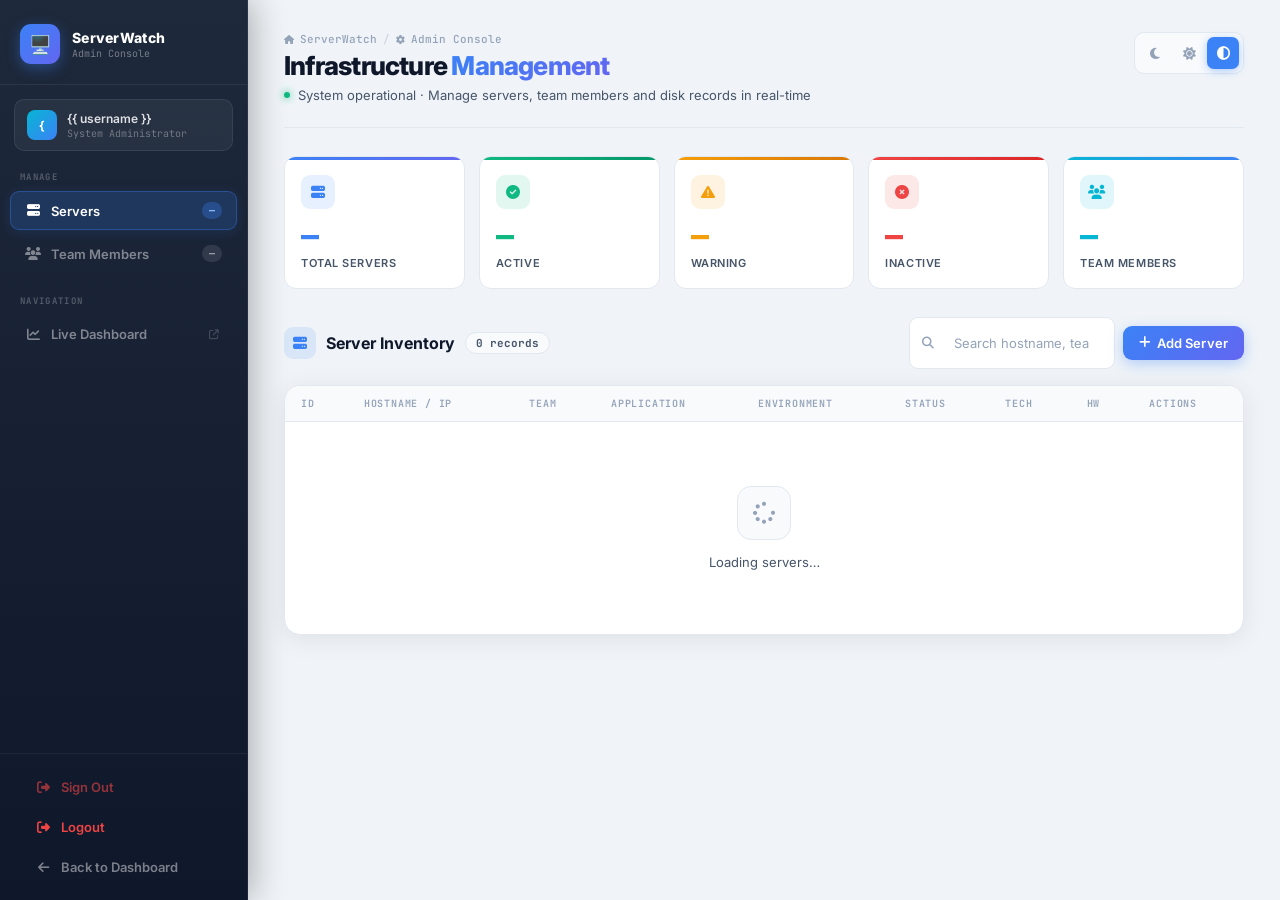
==== commit aaff33a1: "updated the thememode" ====
--- a/templates/admin.html
+++ b/templates/admin.html
@@ -557,6 +557,9 @@
     <a class="nav-item danger" href="/logout">
       <i class="fas fa-right-from-bracket"></i> Sign Out
     </a>
+    <a class="nav-item" href="/logout" style="color:var(--danger)">
+  <i class="fas fa-right-from-bracket"></i> Logout
+</a>
     <a class="nav-item" href="/">
       <i class="fas fa-arrow-left"></i> Back to Dashboard
     </a>
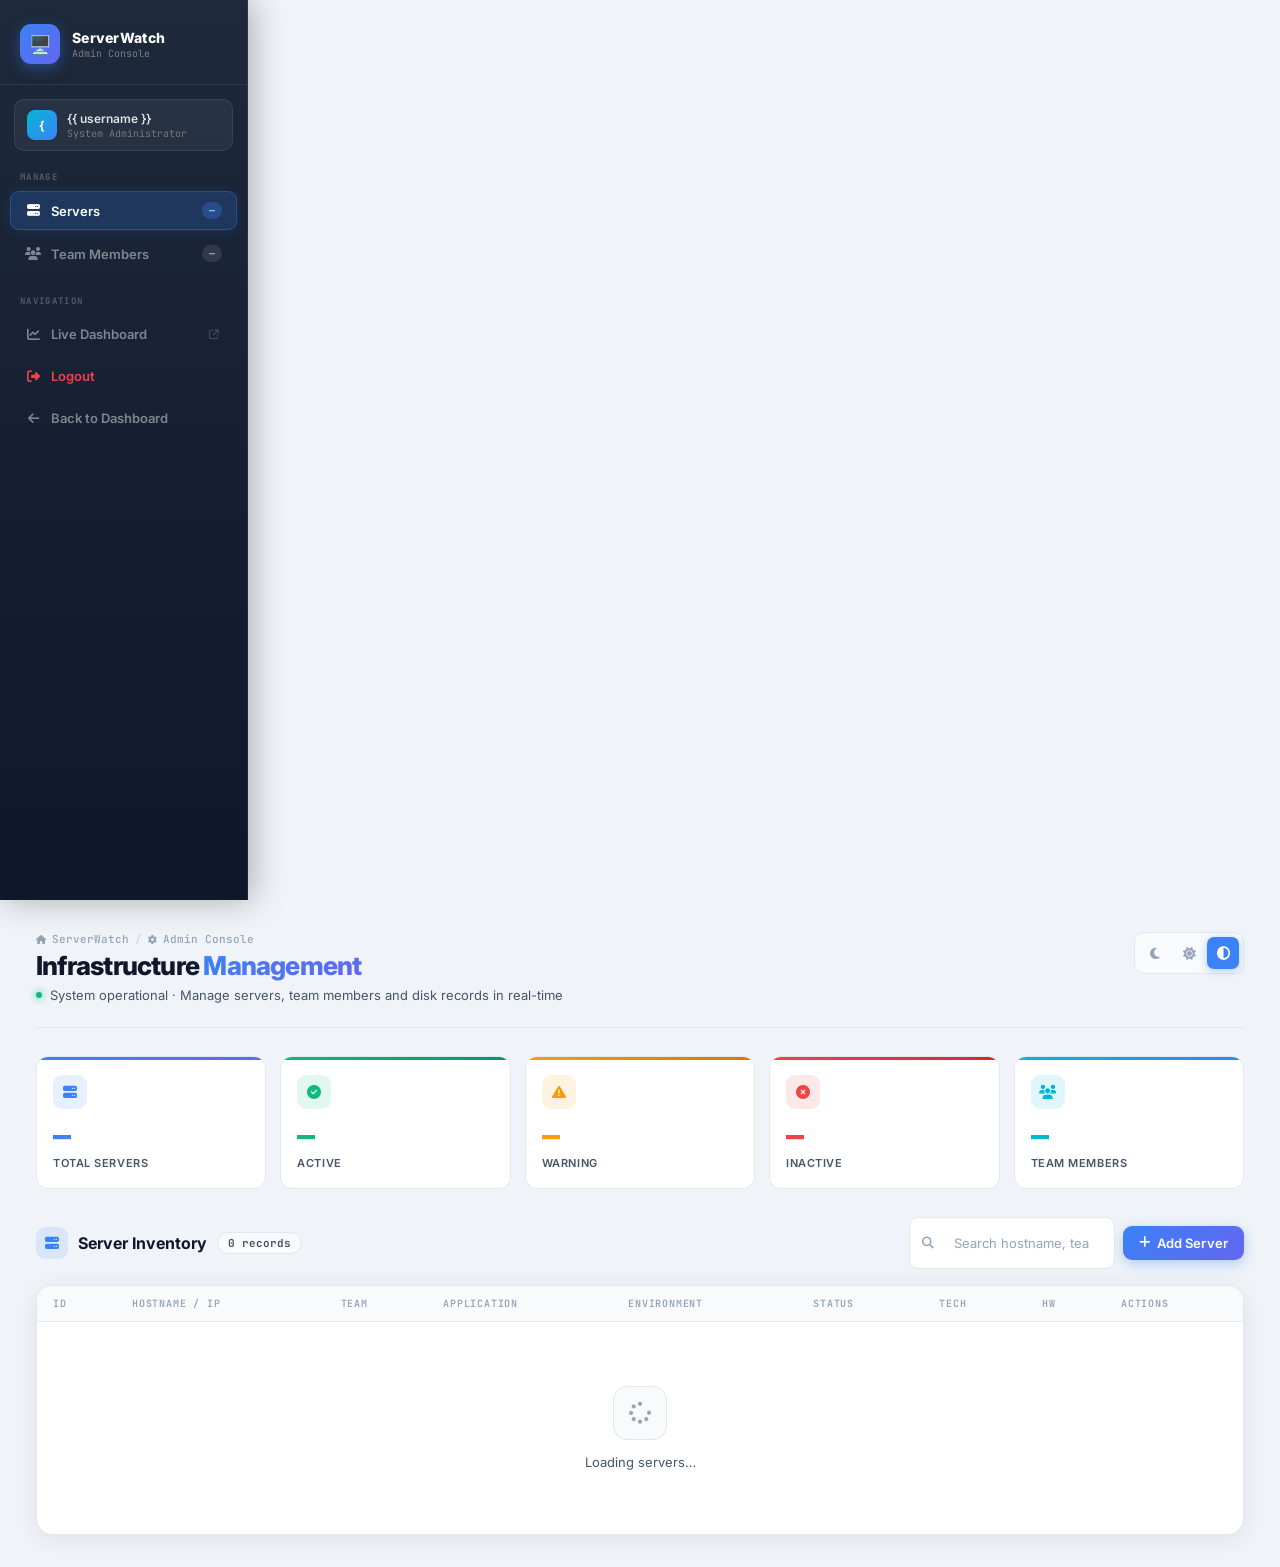
==== commit f5afceb2: "feat: implement light/dark/auto theme toggle and persistent storage" ====
--- a/templates/admin.html
+++ b/templates/admin.html
@@ -552,11 +552,6 @@
     <i class="fas fa-chart-line"></i> Live Dashboard
     <i class="fas fa-arrow-up-right-from-square" style="margin-left:auto;font-size:10px;opacity:0.4"></i>
   </a>
-
-  <div class="sidebar-footer">
-    <a class="nav-item danger" href="/logout">
-      <i class="fas fa-right-from-bracket"></i> Sign Out
-    </a>
     <a class="nav-item" href="/logout" style="color:var(--danger)">
   <i class="fas fa-right-from-bracket"></i> Logout
 </a>
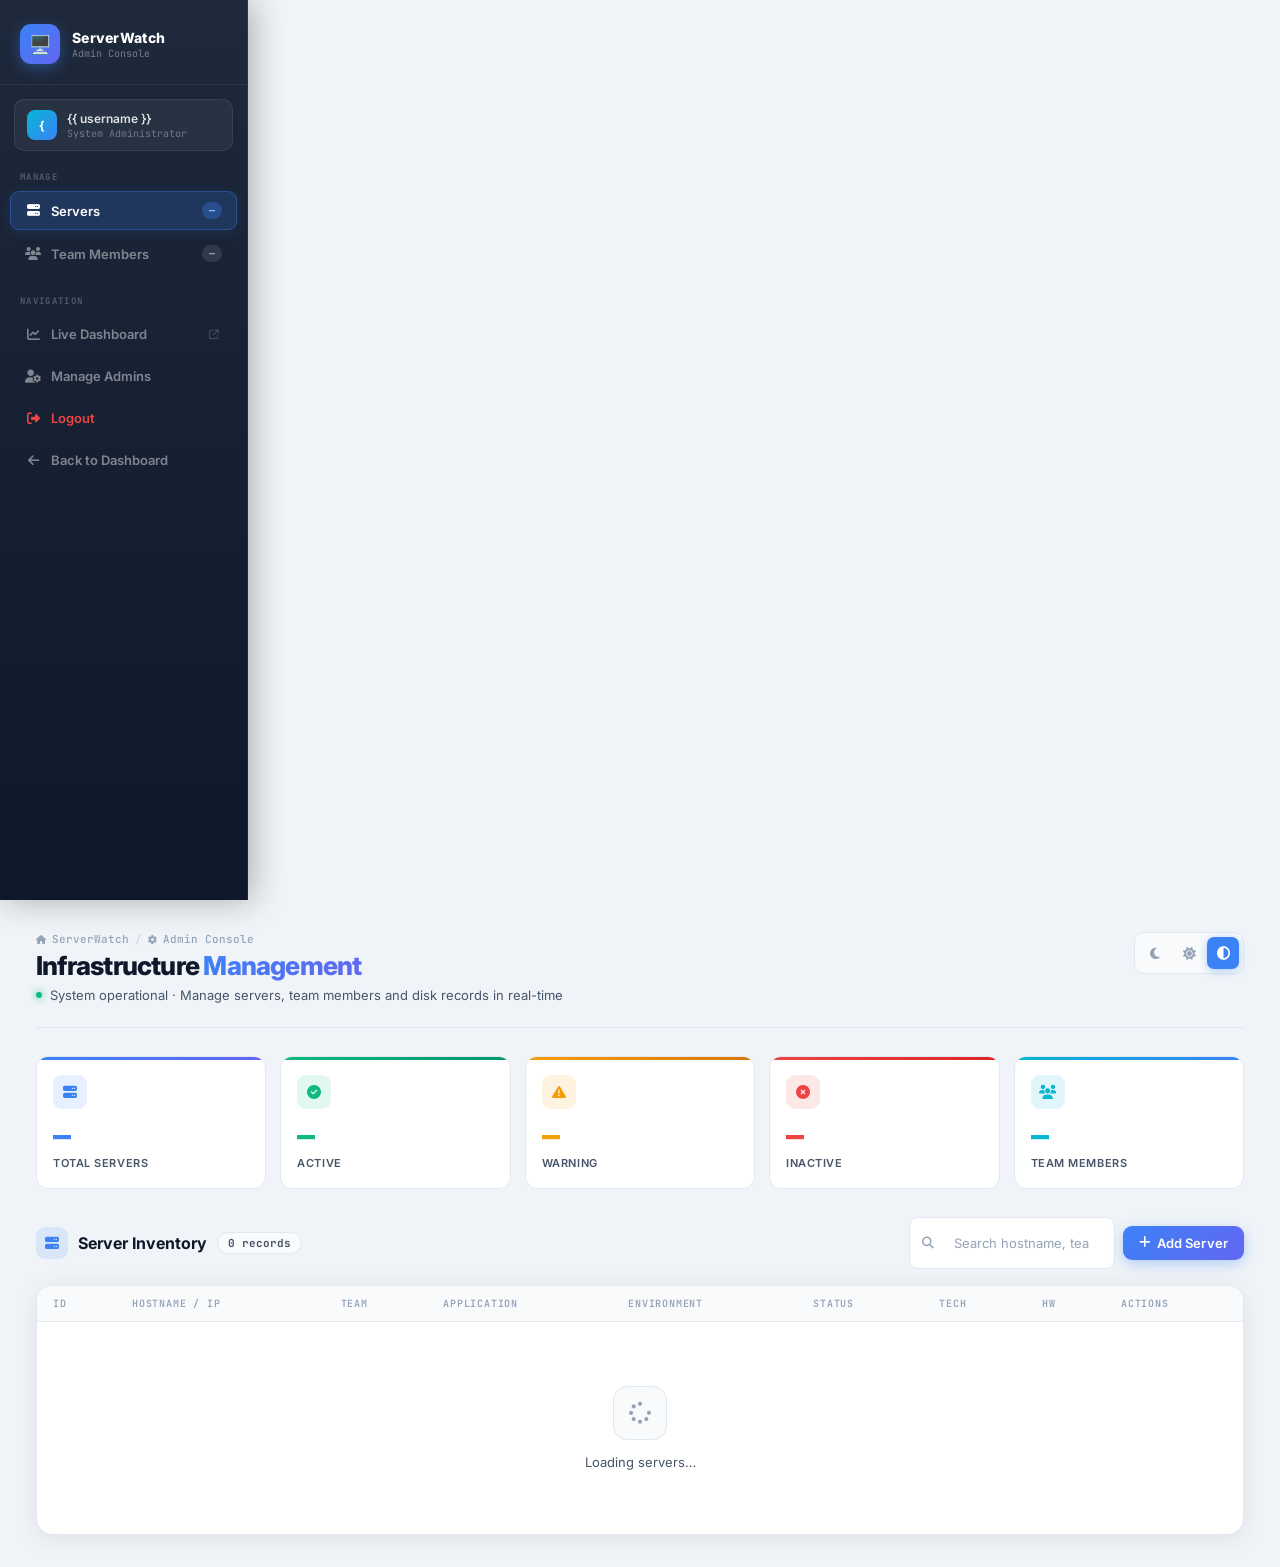
==== commit 234db235: "initial commit" ====
--- a/templates/admin.html
+++ b/templates/admin.html
@@ -4,6 +4,7 @@
 <meta charset="UTF-8"/>
 <meta name="viewport" content="width=device-width, initial-scale=1.0"/>
 <title>Admin Panel — ServerWatch</title>
+<link rel="stylesheet" href="/static/css/theme.css"/>
 <link href="https://fonts.googleapis.com/css2?family=Inter:wght@400;500;600;700;800&family=JetBrains+Mono:wght@400;600&display=swap" rel="stylesheet"/>
 <link rel="stylesheet" href="https://cdnjs.cloudflare.com/ajax/libs/font-awesome/6.5.0/css/all.min.css"/>
 <style>
@@ -551,6 +552,9 @@
   <a class="nav-item" href="/" target="_blank">
     <i class="fas fa-chart-line"></i> Live Dashboard
     <i class="fas fa-arrow-up-right-from-square" style="margin-left:auto;font-size:10px;opacity:0.4"></i>
+  </a>
+  <a class="nav-item" href="/signup">
+  <i class="fas fa-user-gear"></i> Manage Admins
   </a>
     <a class="nav-item" href="/logout" style="color:var(--danger)">
   <i class="fas fa-right-from-bracket"></i> Logout
@@ -1139,5 +1143,6 @@
 
 <!-- Username meta tag read by JS above -->
 <meta name="username" content="{{ username }}"/>
+<script src="/static/js/theme.js"></script>
 </body>
 </html>
--- a/static/css/theme.css
+++ b/static/css/theme.css
@@ -0,0 +1,188 @@
+/* ═══════════════════════════════════════════════════════════════════
+   ServerWatch — Shared Theme System
+   Applies to: index.html, login.html, signup.html, admin.html
+   Usage: <link rel="stylesheet" href="/static/css/theme.css"/>
+═══════════════════════════════════════════════════════════════════ */
+
+/* ── Dark theme (default) ── */
+[data-theme="dark"], :root {
+  --bg:          #060b14;
+  --bg2:         #080e19;
+  --surface:     #0d1520;
+  --surface2:    #111d2e;
+  --surface3:    #172338;
+  --border:      #1e3050;
+  --border2:     #2a4570;
+  --text:        #e2e8f0;
+  --text2:       #94a3b8;
+  --muted:       #64748b;
+  --sidebar-bg:  linear-gradient(180deg,#0a1525 0%,#060f1c 100%);
+  --card-bg:     #0d1520;
+  --table-hover: rgba(30,48,80,0.5);
+  --input-bg:    #111d2e;
+  --shadow:      0 20px 60px rgba(0,0,0,0.5);
+  --shadow-sm:   0 4px 16px rgba(0,0,0,0.4);
+  --overlay:     rgba(0,0,0,0.75);
+}
+
+/* ── Light theme ── */
+[data-theme="light"] {
+  --bg:          #f0f4f8;
+  --bg2:         #e8eef5;
+  --surface:     #ffffff;
+  --surface2:    #f8fafc;
+  --surface3:    #f1f5f9;
+  --border:      #e2e8f0;
+  --border2:     #cbd5e1;
+  --text:        #0f172a;
+  --text2:       #475569;
+  --muted:       #94a3b8;
+  --sidebar-bg:  linear-gradient(180deg,#1e293b 0%,#0f172a 100%);
+  --card-bg:     #ffffff;
+  --table-hover: rgba(241,245,249,0.9);
+  --input-bg:    #f8fafc;
+  --shadow:      0 4px 24px rgba(0,0,0,0.08);
+  --shadow-sm:   0 2px 8px rgba(0,0,0,0.06);
+  --overlay:     rgba(0,0,0,0.6);
+}
+
+/* ── Accent colors (same in both themes) ── */
+:root {
+  --accent:      #3b82f6;
+  --accent2:     #6366f1;
+  --cyan:        #06b6d4;
+  --success:     #10b981;
+  --warning:     #f59e0b;
+  --danger:      #ef4444;
+  --purple:      #8b5cf6;
+  --radius:      12px;
+  --radius-lg:   16px;
+  --radius-xl:   20px;
+  --transition:  all 0.25s ease;
+}
+
+/* ── Base reset ── */
+*, *::before, *::after { box-sizing: border-box; margin: 0; padding: 0; }
+html { scroll-behavior: smooth; }
+body {
+  background: var(--bg);
+  color: var(--text);
+  font-family: 'Inter', sans-serif;
+  min-height: 100vh;
+  transition: background 0.3s, color 0.3s;
+}
+a { text-decoration: none; color: inherit; }
+
+/* ── Scrollbar ── */
+::-webkit-scrollbar { width: 5px; height: 5px; }
+::-webkit-scrollbar-track { background: transparent; }
+::-webkit-scrollbar-thumb { background: var(--border2); border-radius: 3px; }
+::-webkit-scrollbar-thumb:hover { background: var(--muted); }
+
+/* ── Theme toggle widget ── */
+.theme-toggle {
+  display: flex;
+  align-items: center;
+  gap: 2px;
+  background: var(--surface2);
+  border: 1px solid var(--border);
+  border-radius: 10px;
+  padding: 4px;
+}
+.theme-btn {
+  width: 32px; height: 32px;
+  border-radius: 7px; border: none; cursor: pointer;
+  background: transparent; color: var(--muted);
+  font-size: 13px;
+  display: flex; align-items: center; justify-content: center;
+  transition: all 0.15s;
+}
+.theme-btn:hover { color: var(--text); background: var(--surface3); }
+.theme-btn.active {
+  background: var(--accent); color: #fff;
+  box-shadow: 0 2px 8px rgba(59,130,246,0.4);
+}
+
+/* ── Shared button styles ── */
+.btn {
+  display: inline-flex; align-items: center; gap: 7px;
+  padding: 9px 18px; border-radius: var(--radius); border: none; cursor: pointer;
+  font-family: 'Inter', sans-serif; font-size: 13px; font-weight: 600;
+  transition: var(--transition); letter-spacing: 0.01em; white-space: nowrap;
+}
+.btn-primary {
+  background: linear-gradient(135deg, var(--accent), var(--accent2));
+  color: #fff; box-shadow: 0 4px 14px rgba(59,130,246,0.35);
+}
+.btn-primary:hover { box-shadow: 0 6px 20px rgba(59,130,246,0.5); transform: translateY(-1px); }
+.btn-ghost {
+  background: var(--surface2); color: var(--text2); border: 1px solid var(--border);
+}
+.btn-ghost:hover { background: var(--surface3); color: var(--text); }
+.btn-danger { background: rgba(239,68,68,0.1); color: var(--danger); border: 1px solid rgba(239,68,68,0.2); }
+.btn-danger:hover { background: rgba(239,68,68,0.18); }
+
+/* ── Input styles ── */
+.form-group { display: flex; flex-direction: column; gap: 6px; }
+.form-group label {
+  font-size: 11px; font-weight: 600; color: var(--text2);
+  text-transform: uppercase; letter-spacing: 0.06em;
+}
+.input-wrap { position: relative; }
+.input-icon {
+  position: absolute; left: 12px; top: 50%; transform: translateY(-50%);
+  color: var(--muted); font-size: 13px; pointer-events: none;
+}
+.input-wrap input,
+.input-wrap select { padding-left: 36px; }
+input, select, textarea {
+  width: 100%; background: var(--input-bg);
+  border: 1px solid var(--border); border-radius: var(--radius);
+  color: var(--text); padding: 11px 14px;
+  font-size: 14px; font-family: 'Inter', sans-serif;
+  outline: none; transition: border-color 0.18s, box-shadow 0.18s;
+}
+input:focus, select:focus, textarea:focus {
+  border-color: var(--accent);
+  box-shadow: 0 0 0 3px rgba(59,130,246,0.12);
+}
+select option { background: var(--surface2); color: var(--text); }
+.field-hint { font-size: 11px; color: var(--muted); margin-top: 3px; }
+
+/* ── Badges ── */
+.badge {
+  display: inline-flex; align-items: center; gap: 5px;
+  padding: 4px 10px; border-radius: 20px;
+  font-size: 11px; font-weight: 700;
+  font-family: 'JetBrains Mono', monospace; white-space: nowrap;
+}
+.badge::before { content: ''; width: 5px; height: 5px; border-radius: 50%; flex-shrink: 0; }
+.badge-active   { background: rgba(16,185,129,0.12); color: #10b981; border: 1px solid rgba(16,185,129,0.25); }
+.badge-active::before { background: #10b981; box-shadow: 0 0 6px #10b981; }
+.badge-warning  { background: rgba(245,158,11,0.12);  color: #f59e0b; border: 1px solid rgba(245,158,11,0.25); }
+.badge-warning::before { background: #f59e0b; }
+.badge-inactive { background: rgba(100,116,139,0.15); color: #94a3b8; border: 1px solid rgba(100,116,139,0.25); }
+.badge-inactive::before { background: #64748b; }
+.badge-smp      { background: rgba(59,130,246,0.1);   color: #3b82f6; border: 1px solid rgba(59,130,246,0.2); }
+.badge-scms     { background: rgba(139,92,246,0.1);   color: #8b5cf6; border: 1px solid rgba(139,92,246,0.2); }
+
+/* ── Toast ── */
+#toast {
+  position: fixed; bottom: 24px; right: 24px; z-index: 999;
+  background: var(--card-bg); border-radius: 12px;
+  padding: 13px 18px; font-size: 13px; font-weight: 600;
+  display: flex; align-items: center; gap: 10px;
+  transform: translateY(80px); opacity: 0;
+  transition: all 0.28s cubic-bezier(0.34,1.56,0.64,1);
+  box-shadow: 0 12px 40px rgba(0,0,0,0.4); max-width: 320px;
+}
+#toast.show { transform: translateY(0); opacity: 1; }
+#toast.success { border: 1px solid rgba(16,185,129,0.4); background: rgba(16,185,129,0.08); color: #10b981; }
+#toast.error   { border: 1px solid rgba(239,68,68,0.4);  background: rgba(239,68,68,0.08);  color: var(--danger); }
+
+/* ── Animations ── */
+@keyframes fadeIn    { from { opacity: 0; } to { opacity: 1; } }
+@keyframes slideUp   { from { transform: translateY(20px); opacity: 0; } to { transform: translateY(0); opacity: 1; } }
+@keyframes pulse     { 0%,100% { opacity:1; } 50% { opacity:0.4; } }
+@keyframes spin      { to { transform: rotate(360deg); } }
+@keyframes float     { 0%,100% { transform: translateY(0); } 50% { transform: translateY(-20px); } }
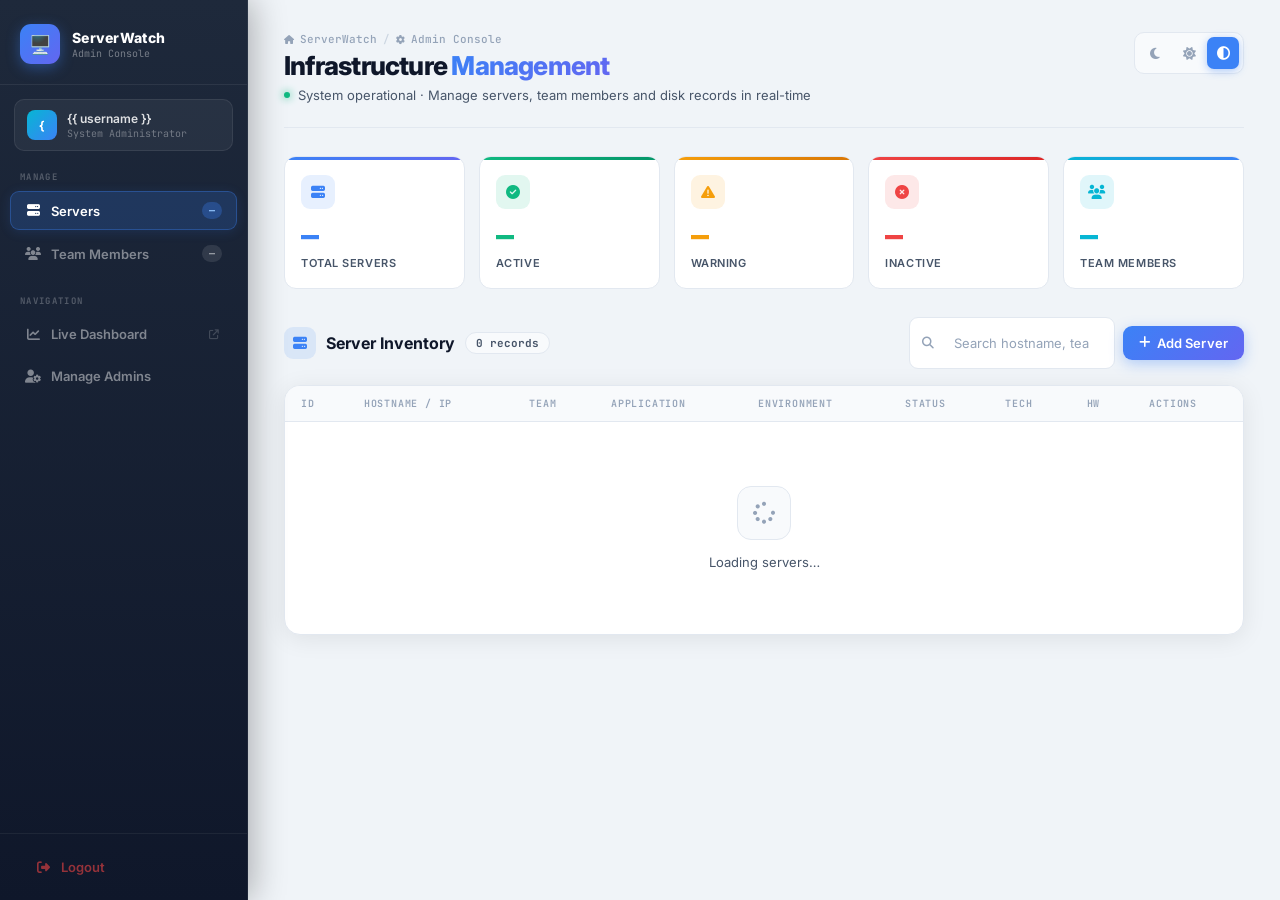
==== commit c91aad59: "Fix and improve frontend: complete missing sections, CSS classes, validation, deployment config" ====
--- a/templates/admin.html
+++ b/templates/admin.html
@@ -539,11 +539,11 @@
   </div>
 
   <div class="nav-label">Manage</div>
-  <a class="nav-item active" href="#" onclick="showSection('servers',this)">
+  <a class="nav-item active" href="#" onclick="showSection('servers',this);return false;">
     <i class="fas fa-server"></i> Servers
     <span class="nav-count" id="nav-srv">—</span>
   </a>
-  <a class="nav-item" href="#" onclick="showSection('team',this)">
+  <a class="nav-item" href="#" onclick="showSection('team',this);return false;">
     <i class="fas fa-users"></i> Team Members
     <span class="nav-count" id="nav-team">—</span>
   </a>
@@ -554,13 +554,11 @@
     <i class="fas fa-arrow-up-right-from-square" style="margin-left:auto;font-size:10px;opacity:0.4"></i>
   </a>
   <a class="nav-item" href="/signup">
-  <i class="fas fa-user-gear"></i> Manage Admins
+    <i class="fas fa-user-gear"></i> Manage Admins
   </a>
-    <a class="nav-item" href="/logout" style="color:var(--danger)">
-  <i class="fas fa-right-from-bracket"></i> Logout
-</a>
-    <a class="nav-item" href="/">
-      <i class="fas fa-arrow-left"></i> Back to Dashboard
+  <div class="sidebar-footer" style="margin-top:auto;padding:12px 10px;border-top:1px solid rgba(255,255,255,0.06);">
+    <a class="nav-item danger" href="/logout">
+      <i class="fas fa-right-from-bracket"></i> Logout
     </a>
   </div>
 </aside>
@@ -923,12 +921,11 @@
 }
 
 // ── Nav ────────────────────────────────────────────────────────────────────────
-function showSection(name,el){
-  event.preventDefault();
-  document.querySelectorAll('.section').forEach(s=>s.classList.remove('active'));
-  document.querySelectorAll('.nav-item').forEach(n=>n.classList.remove('active'));
-  document.getElementById('section-'+name).classList.add('active');
-  el.classList.add('active');
+function showSection(name, el) {
+  document.querySelectorAll('.section').forEach(s => s.classList.remove('active'));
+  document.querySelectorAll('.nav-item').forEach(n => n.classList.remove('active'));
+  document.getElementById('section-' + name).classList.add('active');
+  if (el) el.classList.add('active');
 }
 
 // ── Servers ────────────────────────────────────────────────────────────────────
